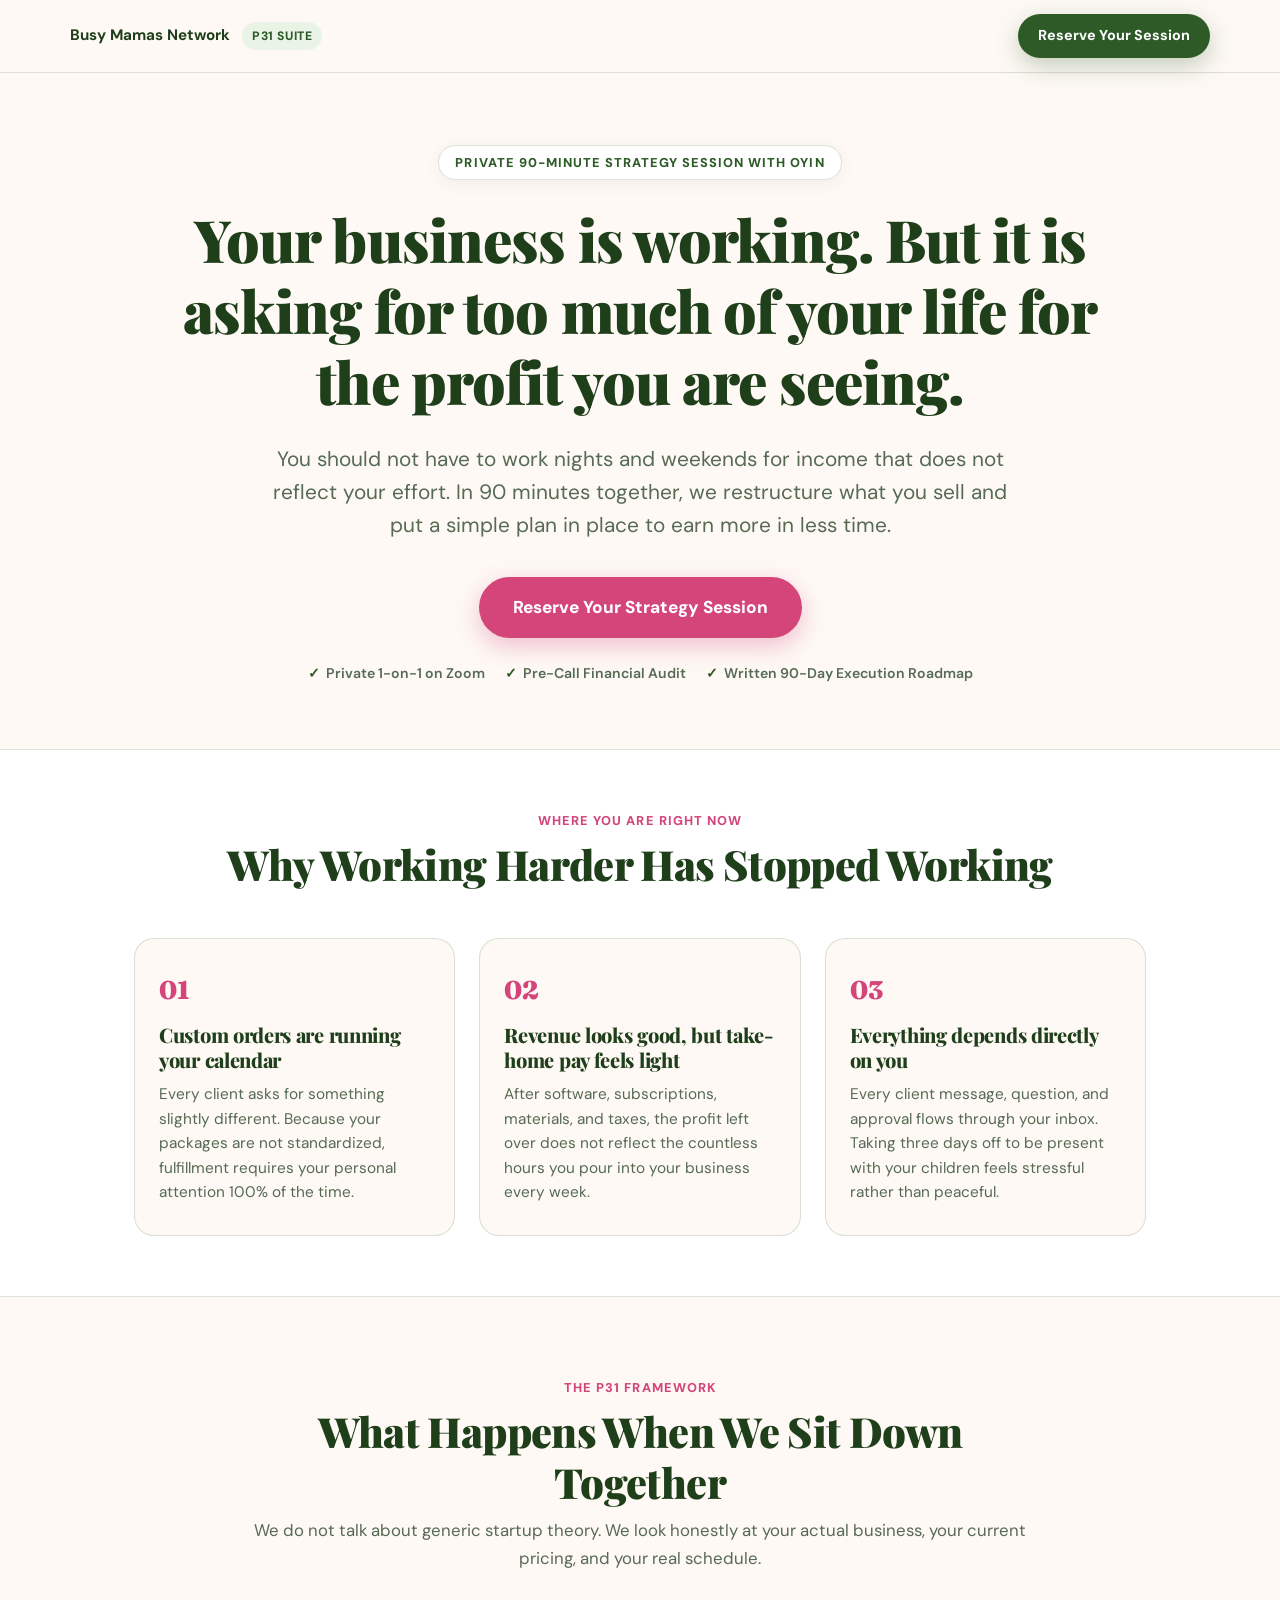
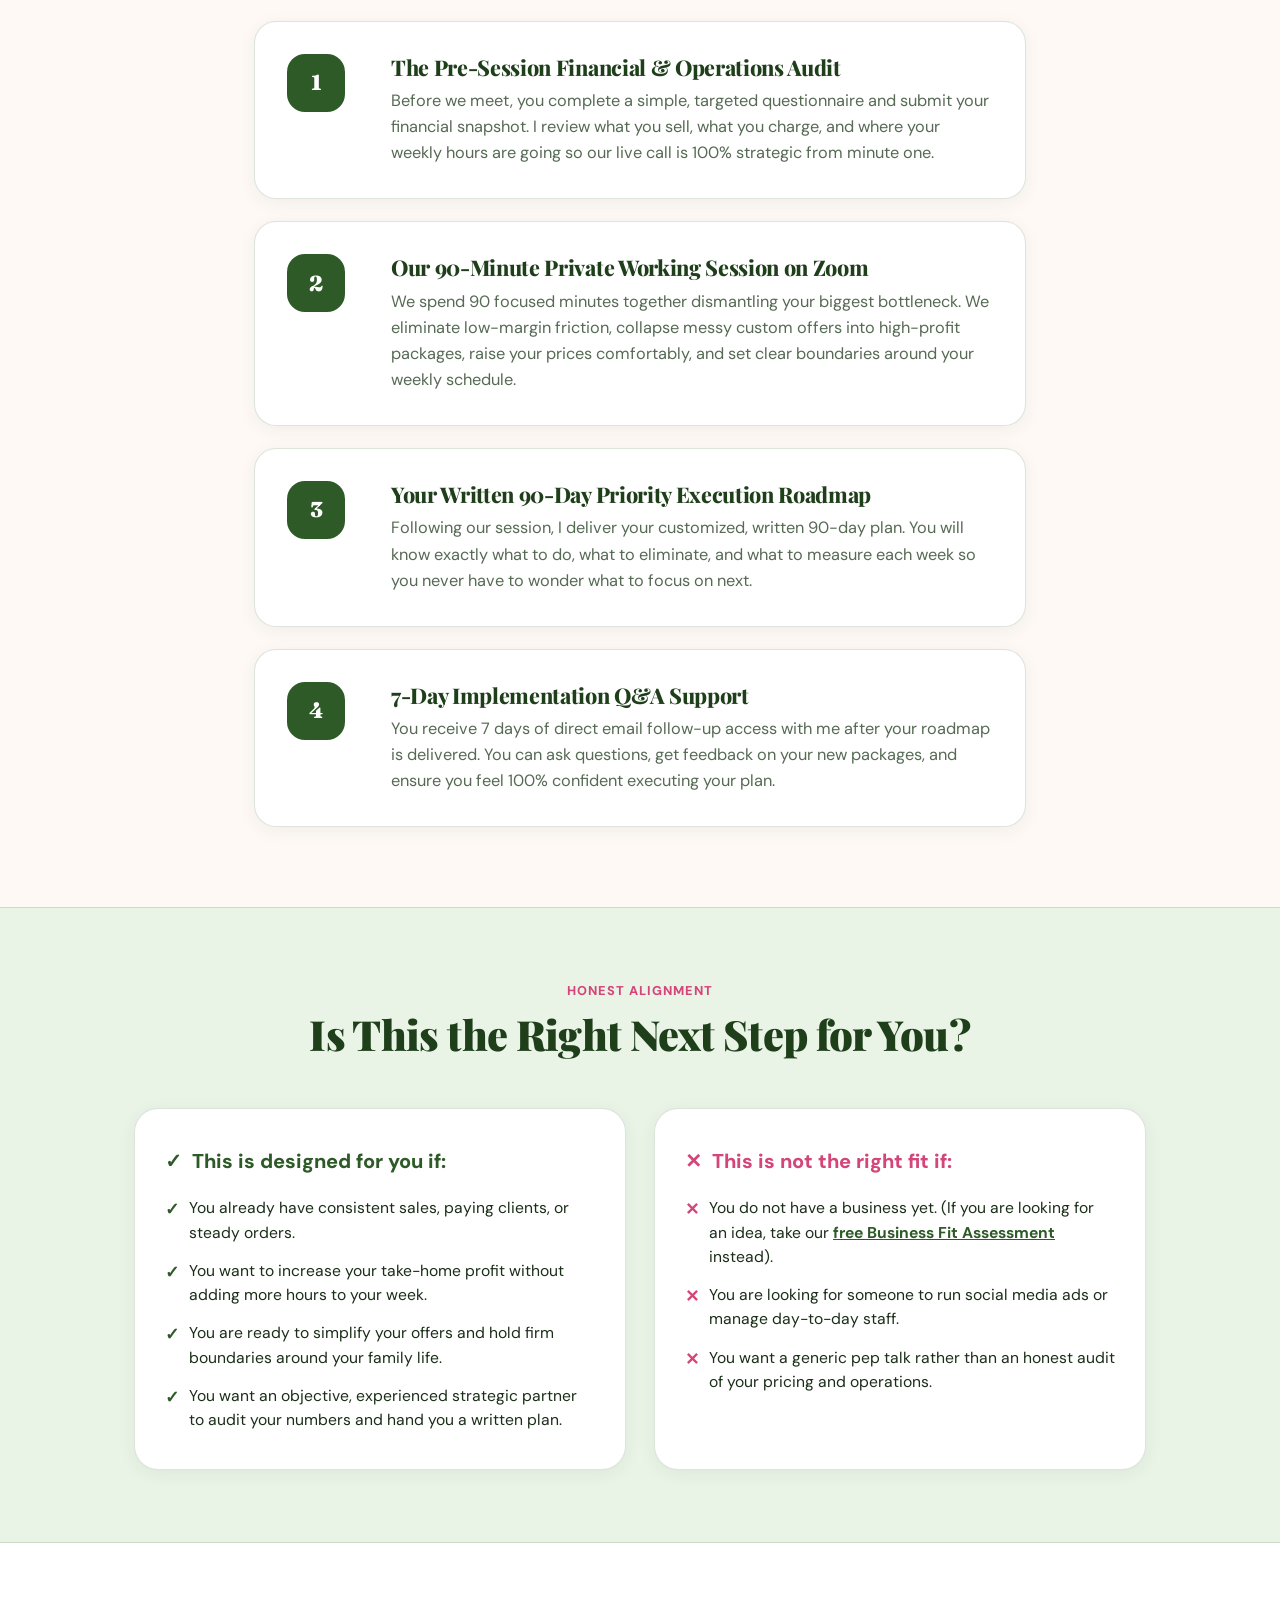
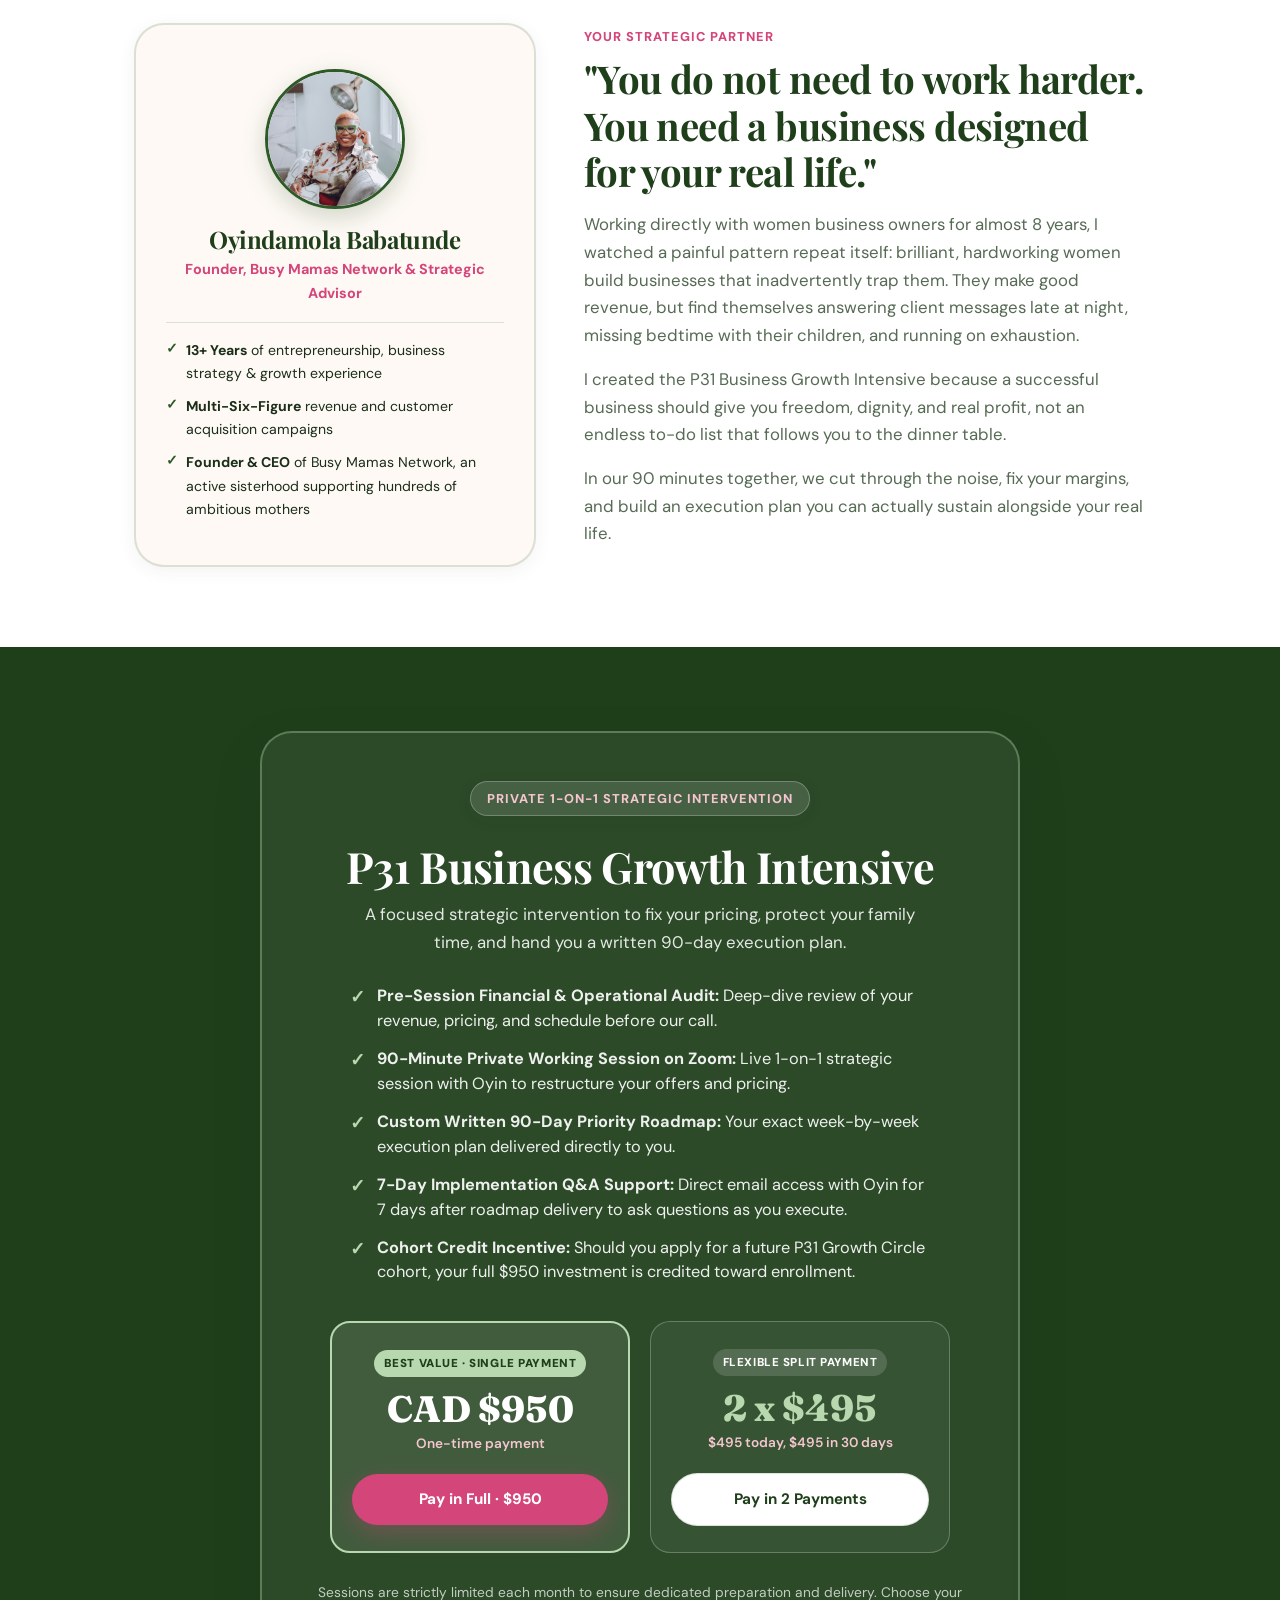
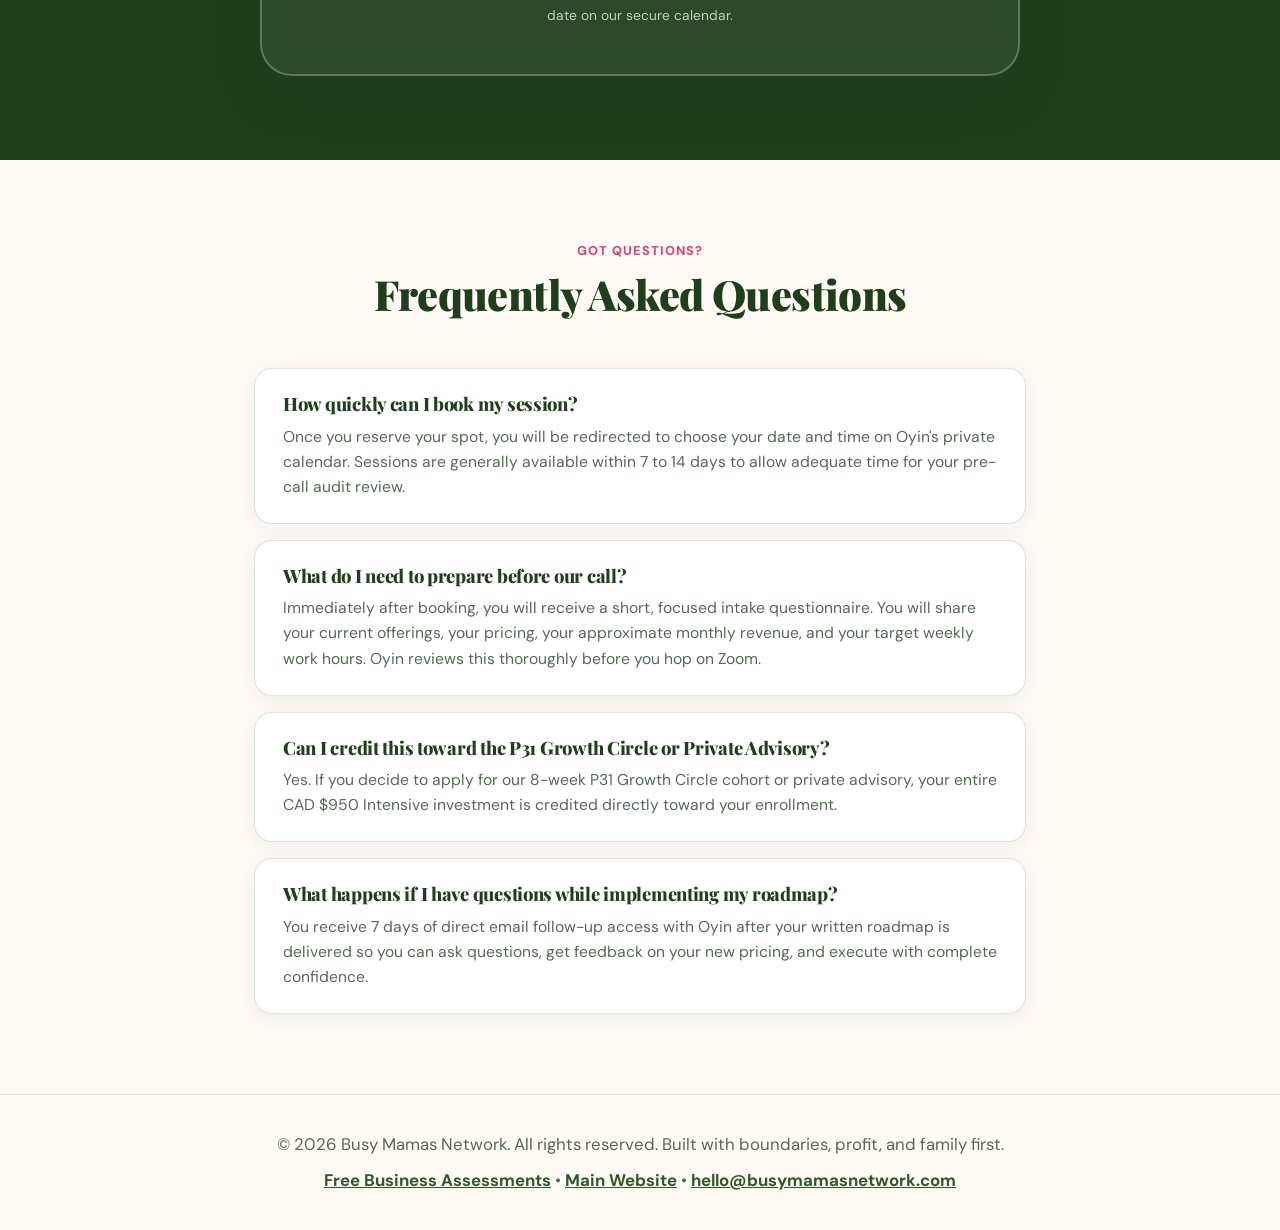
==== intensive.html @ e6a5e36a "Update founder credentials to 13+ years and 8 years working with women business owners" ====
<!DOCTYPE html>
<html lang="en">
<head>
  <meta charset="UTF-8" />
  <meta name="viewport" content="width=device-width, initial-scale=1.0" />
  <title>P31 Business Growth Intensive | Strategy Session with Oyin Babatunde</title>
  <meta name="description" content="A private 90-minute strategy session with Oyin Babatunde to restructure what you sell, raise your profit margins, and map out your next 90 days." />
  <link rel="preconnect" href="https://fonts.googleapis.com" />
  <link rel="preconnect" href="https://fonts.gstatic.com" crossorigin />
  <link href="https://fonts.googleapis.com/css2?family=Playfair+Display:ital,wght@0,700;0,900;1,700&family=DM+Sans:wght@400;500;600;700&family=Fraunces:ital,wght@0,800;1,600&display=swap" rel="stylesheet" />
  <style>
    :root {
      --forest: #2D5A27;
      --forest-dark: #1F3F1B;
      --forest-light: #3D7A35;
      --sage: #7AAF6E;
      --mint: #B8D8B0;
      --mint-soft: #E9F4E7;
      --blush: #F5C6D0;
      --pink: #E8799A;
      --hot-pink: #D4457A;
      --cream: #FEF9F5;
      --white: #FFFFFF;
      --dark: #1a2e18;
      --ink-muted: #566a54;
      --border: rgba(45, 90, 39, 0.16);
      --shadow-sm: 0 4px 18px rgba(26, 46, 24, 0.06);
      --shadow-md: 0 12px 36px rgba(26, 46, 24, 0.1);
      --shadow-lg: 0 20px 48px rgba(26, 46, 24, 0.15);
    }

    * {
      box-sizing: border-box;
      margin: 0;
      padding: 0;
    }

    html {
      scroll-behavior: smooth;
    }

    body {
      font-family: 'DM Sans', -apple-system, BlinkMacSystemFont, sans-serif;
      background: var(--cream);
      color: var(--dark);
      line-height: 1.65;
      overflow-x: hidden;
    }

    /* TYPOGRAPHY */
    h1, h2, h3, h4 {
      font-family: 'Playfair Display', Georgia, serif;
      line-height: 1.22;
      color: var(--forest-dark);
      letter-spacing: -0.015em;
    }

    em {
      font-family: 'Fraunces', serif;
      font-style: italic;
      color: var(--hot-pink);
    }

    p {
      color: var(--ink-muted);
      font-size: 1.05rem;
    }

    /* TOP BAR */
    .topbar {
      position: sticky;
      top: 0;
      z-index: 50;
      background: rgba(254, 249, 245, 0.94);
      backdrop-filter: blur(12px);
      border-bottom: 1px solid var(--border);
      padding: 14px 24px;
    }

    .topbar-inner {
      max-width: 1140px;
      margin: 0 auto;
      display: flex;
      align-items: center;
      justify-content: space-between;
      gap: 16px;
    }

    .brand-logo {
      display: flex;
      align-items: center;
      gap: 12px;
      text-decoration: none;
      color: var(--forest-dark);
      font-weight: 700;
      font-size: 0.95rem;
    }

    .brand-logo img {
      height: 38px;
      width: auto;
    }

    .brand-tag {
      background: var(--mint-soft);
      color: var(--forest);
      font-size: 0.76rem;
      font-weight: 800;
      padding: 4px 10px;
      border-radius: 100px;
      letter-spacing: 0.05em;
      text-transform: uppercase;
    }

    /* BUTTONS */
    .btn-primary {
      display: inline-flex;
      align-items: center;
      justify-content: center;
      gap: 8px;
      background: var(--forest);
      color: #fff;
      padding: 14px 28px;
      border-radius: 100px;
      font-weight: 700;
      font-size: 1rem;
      text-decoration: none;
      border: none;
      cursor: pointer;
      box-shadow: 0 8px 24px rgba(45, 90, 39, 0.28);
      transition: all 0.2s ease;
    }

    .btn-primary:hover {
      background: var(--forest-dark);
      transform: translateY(-2px);
      box-shadow: 0 12px 28px rgba(45, 90, 39, 0.36);
    }

    .btn-secondary {
      display: inline-flex;
      align-items: center;
      justify-content: center;
      background: #fff;
      color: var(--forest);
      border: 1.5px solid var(--border);
      padding: 12px 24px;
      border-radius: 100px;
      font-weight: 700;
      font-size: 0.95rem;
      text-decoration: none;
      transition: all 0.2s ease;
    }

    .btn-secondary:hover {
      background: var(--mint-soft);
      border-color: var(--forest);
    }

    .btn-pink {
      display: inline-flex;
      align-items: center;
      justify-content: center;
      background: var(--hot-pink);
      color: #fff;
      padding: 16px 34px;
      border-radius: 100px;
      font-weight: 800;
      font-size: 1.08rem;
      text-decoration: none;
      border: none;
      cursor: pointer;
      box-shadow: 0 8px 24px rgba(212, 69, 122, 0.32);
      transition: all 0.2s ease;
    }

    .btn-pink:hover {
      background: #bf3469;
      transform: translateY(-2px);
      box-shadow: 0 12px 28px rgba(212, 69, 122, 0.42);
    }

    /* CONTAINER */
    .container {
      max-width: 1060px;
      margin: 0 auto;
      padding: 0 24px;
    }

    .container-narrow {
      max-width: 820px;
      margin: 0 auto;
      padding: 0 24px;
    }

    /* HERO SECTION */
    .hero {
      padding: 72px 0 64px;
      text-align: center;
    }

    .eyebrow-badge {
      display: inline-flex;
      align-items: center;
      gap: 8px;
      background: var(--white);
      border: 1.5px solid var(--border);
      color: var(--forest);
      font-size: 0.8rem;
      font-weight: 800;
      text-transform: uppercase;
      letter-spacing: 0.08em;
      padding: 6px 16px;
      border-radius: 100px;
      margin-bottom: 24px;
      box-shadow: var(--shadow-sm);
    }

    .hero h1 {
      font-size: clamp(2.3rem, 4.6vw, 3.65rem);
      font-weight: 900;
      margin-bottom: 24px;
      max-width: 940px;
      margin-left: auto;
      margin-right: auto;
    }

    .hero-sub {
      font-size: clamp(1.12rem, 2.1vw, 1.3rem);
      color: var(--ink-muted);
      max-width: 760px;
      margin: 0 auto 36px;
      line-height: 1.6;
    }

    .hero-cta-box {
      display: flex;
      flex-direction: column;
      align-items: center;
      gap: 14px;
    }

    .hero-micro-trust {
      display: flex;
      flex-wrap: wrap;
      justify-content: center;
      gap: 20px;
      font-size: 0.88rem;
      font-weight: 600;
      color: var(--ink-muted);
      margin-top: 10px;
    }

    .hero-micro-trust span {
      display: inline-flex;
      align-items: center;
      gap: 6px;
    }

    .hero-micro-trust span::before {
      content: "✓";
      color: var(--forest);
      font-weight: 900;
    }

    /* REALITY CHECK SECTION */
    .section-reality {
      padding: 60px 0;
      background: #fff;
      border-top: 1px solid var(--border);
      border-bottom: 1px solid var(--border);
    }

    .section-header {
      text-align: center;
      margin-bottom: 48px;
    }

    .section-kicker {
      font-size: 0.8rem;
      font-weight: 800;
      text-transform: uppercase;
      letter-spacing: 0.08em;
      color: var(--hot-pink);
      margin-bottom: 8px;
    }

    .section-header h2 {
      font-size: clamp(1.9rem, 3.4vw, 2.6rem);
      font-weight: 900;
    }

    .reality-grid {
      display: grid;
      grid-template-columns: repeat(3, 1fr);
      gap: 24px;
    }

    @media (max-width: 820px) {
      .reality-grid {
        grid-template-columns: 1fr;
      }
    }

    .reality-card {
      background: var(--cream);
      border: 1px solid var(--border);
      border-radius: 20px;
      padding: 30px 24px;
      transition: transform 0.2s ease;
    }

    .reality-card:hover {
      transform: translateY(-3px);
    }

    .reality-num {
      font-family: 'Fraunces', serif;
      font-size: 1.6rem;
      font-weight: 800;
      color: var(--hot-pink);
      margin-bottom: 12px;
    }

    .reality-card h3 {
      font-size: 1.25rem;
      font-weight: 800;
      margin-bottom: 10px;
      color: var(--forest-dark);
    }

    .reality-card p {
      font-size: 0.96rem;
      line-height: 1.6;
    }

    /* THE 4-STEP SEQUENCE */
    .section-sequence {
      padding: 80px 0;
    }

    .sequence-list {
      display: flex;
      flex-direction: column;
      gap: 22px;
      margin-top: 40px;
    }

    .sequence-step {
      background: var(--white);
      border: 1.5px solid var(--border);
      border-radius: 22px;
      padding: 32px 32px;
      display: grid;
      grid-template-columns: 80px 1fr;
      gap: 24px;
      align-items: start;
      box-shadow: var(--shadow-sm);
    }

    @media (max-width: 640px) {
      .sequence-step {
        grid-template-columns: 1fr;
        gap: 12px;
        padding: 24px 20px;
      }
    }

    .step-badge {
      background: var(--forest);
      color: #fff;
      font-family: 'Fraunces', serif;
      font-size: 1.35rem;
      font-weight: 800;
      width: 58px;
      height: 58px;
      border-radius: 18px;
      display: flex;
      align-items: center;
      justify-content: center;
    }

    .step-content h3 {
      font-size: 1.35rem;
      font-weight: 800;
      margin-bottom: 8px;
      color: var(--forest-dark);
    }

    .step-content p {
      font-size: 1.02rem;
      line-height: 1.6;
    }

    /* CRITERIA SECTION (WHO THIS IS FOR) */
    .section-criteria {
      padding: 72px 0;
      background: var(--mint-soft);
      border-top: 1px solid var(--border);
      border-bottom: 1px solid var(--border);
    }

    .criteria-grid {
      display: grid;
      grid-template-columns: 1fr 1fr;
      gap: 28px;
      margin-top: 36px;
    }

    @media (max-width: 768px) {
      .criteria-grid {
        grid-template-columns: 1fr;
      }
    }

    .criteria-card {
      background: #fff;
      border-radius: 24px;
      padding: 36px 30px;
      box-shadow: var(--shadow-sm);
      border: 1px solid var(--border);
    }

    .criteria-title-yes {
      font-size: 1.25rem;
      font-weight: 800;
      color: var(--forest);
      margin-bottom: 18px;
      display: flex;
      align-items: center;
      gap: 10px;
    }

    .criteria-title-no {
      font-size: 1.25rem;
      font-weight: 800;
      color: var(--hot-pink);
      margin-bottom: 18px;
      display: flex;
      align-items: center;
      gap: 10px;
    }

    .criteria-list {
      list-style: none;
      display: flex;
      flex-direction: column;
      gap: 14px;
    }

    .criteria-list li {
      display: flex;
      align-items: flex-start;
      gap: 10px;
      font-size: 0.98rem;
      color: var(--dark);
      line-height: 1.55;
    }

    .criteria-list li span.icon {
      font-weight: 900;
      font-size: 1.05rem;
    }

    /* MEET OYIN */
    .section-founder {
      padding: 80px 0;
      background: #fff;
    }

    .founder-grid {
      display: grid;
      grid-template-columns: 1fr 1.4fr;
      gap: 48px;
      align-items: center;
    }

    @media (max-width: 820px) {
      .founder-grid {
        grid-template-columns: 1fr;
        gap: 32px;
        text-align: center;
      }
    }

    .founder-badge-box {
      background: var(--cream);
      border: 2px solid var(--border);
      border-radius: 30px;
      padding: 44px 30px;
      text-align: center;
      box-shadow: var(--shadow-sm);
    }

    .founder-avatar-icon {
      width: 90px;
      height: 90px;
      border-radius: 50%;
      background: var(--forest);
      color: #fff;
      font-family: 'Playfair Display', serif;
      font-size: 2.2rem;
      font-weight: 900;
      display: flex;
      align-items: center;
      justify-content: center;
      margin: 0 auto 18px;
      box-shadow: 0 8px 24px rgba(45, 90, 39, 0.25);
    }

    .founder-text h2 {
      font-size: clamp(1.8rem, 3.2vw, 2.4rem);
      margin-bottom: 16px;
    }

    .founder-text p {
      margin-bottom: 16px;
      font-size: 1.05rem;
      line-height: 1.65;
    }

    /* INVESTMENT CHECKOUT CARD */
    .section-checkout {
      padding: 84px 0;
      background: var(--forest-dark);
      color: #fff;
      position: relative;
    }

    .checkout-wrap {
      max-width: 760px;
      margin: 0 auto;
      background: rgba(255, 255, 255, 0.06);
      backdrop-filter: blur(14px);
      border: 2px solid rgba(184, 216, 176, 0.35);
      border-radius: 32px;
      padding: 48px 40px;
      box-shadow: var(--shadow-lg);
      text-align: center;
    }

    @media (max-width: 640px) {
      .checkout-wrap {
        padding: 36px 22px;
      }
      .pricing-split-grid {
        grid-template-columns: 1fr !important;
        gap: 16px !important;
      }
    }

    .checkout-wrap h2 {
      color: #fff;
      font-size: clamp(2rem, 3.6vw, 2.7rem);
      margin-bottom: 8px;
    }

    .checkout-price {
      font-family: 'Fraunces', serif;
      font-size: clamp(2.4rem, 4.4vw, 3.3rem);
      font-weight: 800;
      color: var(--mint);
      margin-bottom: 6px;
    }

    .checkout-price-sub {
      color: var(--blush);
      font-size: 0.95rem;
      font-weight: 700;
      text-transform: uppercase;
      letter-spacing: 0.08em;
      margin-bottom: 28px;
    }

    .checkout-deliverables {
      list-style: none;
      text-align: left;
      max-width: 580px;
      margin: 0 auto 36px;
      display: flex;
      flex-direction: column;
      gap: 14px;
    }

    .checkout-deliverables li {
      display: flex;
      align-items: flex-start;
      gap: 12px;
      font-size: 1.02rem;
      color: rgba(255, 255, 255, 0.92);
      line-height: 1.5;
    }

    .checkout-deliverables li span.chk {
      color: var(--mint);
      font-weight: 900;
      font-size: 1.15rem;
    }

    .checkout-notes {
      font-size: 0.86rem;
      color: rgba(255, 255, 255, 0.72);
      margin-top: 18px;
    }

    /* FAQ SECTION */
    .section-faq {
      padding: 80px 0;
    }

    .faq-list {
      display: flex;
      flex-direction: column;
      gap: 16px;
      margin-top: 40px;
    }

    .faq-card {
      background: #fff;
      border: 1px solid var(--border);
      border-radius: 18px;
      padding: 24px 28px;
      box-shadow: var(--shadow-sm);
    }

    .faq-card h3 {
      font-size: 1.15rem;
      font-weight: 800;
      margin-bottom: 8px;
      color: var(--forest-dark);
    }

    .faq-card p {
      font-size: 0.98rem;
      line-height: 1.6;
      color: var(--ink-muted);
    }

    /* FOOTER */
    footer {
      background: var(--cream);
      border-top: 1px solid var(--border);
      padding: 36px 24px;
      text-align: center;
      font-size: 0.88rem;
      color: var(--ink-muted);
    }

    footer a {
      color: var(--forest);
      font-weight: 700;
      text-decoration: underline;
    }
  </style>
</head>
<body>

  <!-- TOP BAR -->
  <header class="topbar">
    <div class="topbar-inner">
      <a href="https://tools.busymamasnetwork.com" class="brand-logo">
        <img src="https://www.busymamasnetwork.com/logo_new.png" alt="Busy Mamas Network" onerror="this.style.display='none';" />
        <span>Busy Mamas Network</span>
        <span class="brand-tag">P31 Suite</span>
      </a>
      <a href="#booking" class="btn-primary" style="padding: 10px 20px; font-size: 0.9rem;">
        Reserve Your Session
      </a>
    </div>
  </header>

  <main>
    <!-- HERO SECTION -->
    <section class="hero">
      <div class="container">
        <div class="eyebrow-badge">
          Private 90-Minute Strategy Session with Oyin
        </div>
        <h1>
          Your business is working. But it is asking for too much of your life for the profit you are seeing.
        </h1>
        <p class="hero-sub">
          You should not have to work nights and weekends for income that does not reflect your effort. In 90 minutes together, we restructure what you sell and put a simple plan in place to earn more in less time.
        </p>

        <div class="hero-cta-box">
          <a href="#booking" class="btn-pink">
            Reserve Your Strategy Session
          </a>
          <div class="hero-micro-trust">
            <span>Private 1-on-1 on Zoom</span>
            <span>Pre-Call Financial Audit</span>
            <span>Written 90-Day Execution Roadmap</span>
          </div>
        </div>
      </div>
    </section>

    <!-- REALITY SECTION (THE 3 INVISIBLE CEILINGS) -->
    <section class="section-reality">
      <div class="container">
        <div class="section-header">
          <div class="section-kicker">Where You Are Right Now</div>
          <h2>Why Working Harder Has Stopped Working</h2>
        </div>

        <div class="reality-grid">
          <div class="reality-card">
            <div class="reality-num">01</div>
            <h3>Custom orders are running your calendar</h3>
            <p>
              Every client asks for something slightly different. Because your packages are not standardized, fulfillment requires your personal attention 100% of the time.
            </p>
          </div>

          <div class="reality-card">
            <div class="reality-num">02</div>
            <h3>Revenue looks good, but take-home pay feels light</h3>
            <p>
              After software, subscriptions, materials, and taxes, the profit left over does not reflect the countless hours you pour into your business every week.
            </p>
          </div>

          <div class="reality-card">
            <div class="reality-num">03</div>
            <h3>Everything depends directly on you</h3>
            <p>
              Every client message, question, and approval flows through your inbox. Taking three days off to be present with your children feels stressful rather than peaceful.
            </p>
          </div>
        </div>
      </div>
    </section>

    <!-- THE 4-STEP INTENSIVE SEQUENCE -->
    <section class="section-sequence">
      <div class="container-narrow">
        <div class="section-header">
          <div class="section-kicker">The P31 Framework</div>
          <h2>What Happens When We Sit Down Together</h2>
          <p style="margin-top: 10px;">
            We do not talk about generic startup theory. We look honestly at your actual business, your current pricing, and your real schedule.
          </p>
        </div>

        <div class="sequence-list">
          <div class="sequence-step">
            <div class="step-badge">1</div>
            <div class="step-content">
              <h3>The Pre-Session Financial & Operations Audit</h3>
              <p>
                Before we meet, you complete a simple, targeted questionnaire and submit your financial snapshot. I review what you sell, what you charge, and where your weekly hours are going so our live call is 100% strategic from minute one.
              </p>
            </div>
          </div>

          <div class="sequence-step">
            <div class="step-badge">2</div>
            <div class="step-content">
              <h3>Our 90-Minute Private Working Session on Zoom</h3>
              <p>
                We spend 90 focused minutes together dismantling your biggest bottleneck. We eliminate low-margin friction, collapse messy custom offers into high-profit packages, raise your prices comfortably, and set clear boundaries around your weekly schedule.
              </p>
            </div>
          </div>

          <div class="sequence-step">
            <div class="step-badge">3</div>
            <div class="step-content">
              <h3>Your Written 90-Day Priority Execution Roadmap</h3>
              <p>
                Following our session, I deliver your customized, written 90-day plan. You will know exactly what to do, what to eliminate, and what to measure each week so you never have to wonder what to focus on next.
              </p>
            </div>
          </div>

          <div class="sequence-step">
            <div class="step-badge">4</div>
            <div class="step-content">
              <h3>7-Day Implementation Q&A Support</h3>
              <p>
                You receive 7 days of direct email follow-up access with me after your roadmap is delivered. You can ask questions, get feedback on your new packages, and ensure you feel 100% confident executing your plan.
              </p>
            </div>
          </div>
        </div>
      </div>
    </section>

    <!-- CRITERIA SECTION (WHO THIS IS FOR) -->
    <section class="section-criteria">
      <div class="container">
        <div class="section-header">
          <div class="section-kicker">Honest Alignment</div>
          <h2>Is This the Right Next Step for You?</h2>
        </div>

        <div class="criteria-grid">
          <div class="criteria-card">
            <div class="criteria-title-yes">
              <span>✓</span> This is designed for you if:
            </div>
            <ul class="criteria-list">
              <li>
                <span class="icon" style="color: var(--forest);">✓</span>
                <span>You already have consistent sales, paying clients, or steady orders.</span>
              </li>
              <li>
                <span class="icon" style="color: var(--forest);">✓</span>
                <span>You want to increase your take-home profit without adding more hours to your week.</span>
              </li>
              <li>
                <span class="icon" style="color: var(--forest);">✓</span>
                <span>You are ready to simplify your offers and hold firm boundaries around your family life.</span>
              </li>
              <li>
                <span class="icon" style="color: var(--forest);">✓</span>
                <span>You want an objective, experienced strategic partner to audit your numbers and hand you a written plan.</span>
              </li>
            </ul>
          </div>

          <div class="criteria-card">
            <div class="criteria-title-no">
              <span>✕</span> This is not the right fit if:
            </div>
            <ul class="criteria-list">
              <li>
                <span class="icon" style="color: var(--hot-pink);">✕</span>
                <span>You do not have a business yet. (If you are looking for an idea, take our <a href="https://tools.busymamasnetwork.com" style="color: var(--forest); font-weight: 700;">free Business Fit Assessment</a> instead).</span>
              </li>
              <li>
                <span class="icon" style="color: var(--hot-pink);">✕</span>
                <span>You are looking for someone to run social media ads or manage day-to-day staff.</span>
              </li>
              <li>
                <span class="icon" style="color: var(--hot-pink);">✕</span>
                <span>You want a generic pep talk rather than an honest audit of your pricing and operations.</span>
              </li>
            </ul>
          </div>
        </div>
      </div>
    </section>

    <!-- MEET OYIN -->
    <section class="section-founder">
      <div class="container">
        <div class="founder-grid">
          <div class="founder-badge-box">
            <img
              src="oyin.jpg"
              alt="Oyindamola Babatunde"
              style="width: 140px; height: 140px; border-radius: 50%; object-fit: cover; object-position: center 15%; border: 3px solid var(--forest); box-shadow: 0 8px 24px rgba(45,90,39,0.22); margin: 0 auto 16px; display: block;"
            />
            <h3 style="font-size: 1.5rem; margin-bottom: 4px;">Oyindamola Babatunde</h3>
            <p style="font-size: 0.9rem; font-weight: 700; color: var(--hot-pink); margin-bottom: 16px;">
              Founder, Busy Mamas Network & Strategic Advisor
            </p>

            <div style="display: flex; flex-direction: column; gap: 10px; text-align: left; font-size: 0.88rem; color: var(--dark); border-top: 1px solid var(--border); padding-top: 16px;">
              <div style="display: flex; align-items: flex-start; gap: 8px;">
                <span style="color: var(--forest); font-weight: 900; line-height: 1.3;">✓</span>
                <span><strong>13+ Years</strong> of entrepreneurship, business strategy & growth experience</span>
              </div>
              <div style="display: flex; align-items: flex-start; gap: 8px;">
                <span style="color: var(--forest); font-weight: 900; line-height: 1.3;">✓</span>
                <span><strong>Multi-Six-Figure</strong> revenue and customer acquisition campaigns</span>
              </div>
              <div style="display: flex; align-items: flex-start; gap: 8px;">
                <span style="color: var(--forest); font-weight: 900; line-height: 1.3;">✓</span>
                <span><strong>Founder & CEO</strong> of Busy Mamas Network, an active sisterhood supporting hundreds of ambitious mothers</span>
              </div>
            </div>
          </div>

          <div class="founder-text">
            <div class="section-kicker">Your Strategic Partner</div>
            <h2>"You do not need to work harder. You need a business designed for your real life."</h2>
            <p>
              Working directly with women business owners for almost 8 years, I watched a painful pattern repeat itself: brilliant, hardworking women build businesses that inadvertently trap them. They make good revenue, but find themselves answering client messages late at night, missing bedtime with their children, and running on exhaustion.
            </p>
            <p>
              I created the P31 Business Growth Intensive because a successful business should give you freedom, dignity, and real profit, not an endless to-do list that follows you to the dinner table.
            </p>
            <p>
              In our 90 minutes together, we cut through the noise, fix your margins, and build an execution plan you can actually sustain alongside your real life.
            </p>
          </div>
        </div>
      </div>
    </section>

    <!-- INVESTMENT & CHECKOUT SECTION -->
    <section class="section-checkout" id="booking">
      <div class="container">
        <div class="checkout-wrap">
          <div class="eyebrow-badge" style="background: rgba(255,255,255,0.12); color: var(--blush); border-color: rgba(255,255,255,0.25);">
            Private 1-on-1 Strategic Intervention
          </div>
          <h2>P31 Business Growth Intensive</h2>
          <p style="color: rgba(255, 255, 255, 0.88); max-width: 580px; margin: 0 auto 28px; font-size: 1.05rem;">
            A focused strategic intervention to fix your pricing, protect your family time, and hand you a written 90-day execution plan.
          </p>

          <ul class="checkout-deliverables">
            <li>
              <span class="chk">✓</span>
              <span><strong>Pre-Session Financial & Operational Audit:</strong> Deep-dive review of your revenue, pricing, and schedule before our call.</span>
            </li>
            <li>
              <span class="chk">✓</span>
              <span><strong>90-Minute Private Working Session on Zoom:</strong> Live 1-on-1 strategic session with Oyin to restructure your offers and pricing.</span>
            </li>
            <li>
              <span class="chk">✓</span>
              <span><strong>Custom Written 90-Day Priority Roadmap:</strong> Your exact week-by-week execution plan delivered directly to you.</span>
            </li>
            <li>
              <span class="chk">✓</span>
              <span><strong>7-Day Implementation Q&A Support:</strong> Direct email access with Oyin for 7 days after roadmap delivery to ask questions as you execute.</span>
            </li>
            <li>
              <span class="chk">✓</span>
              <span><strong>Cohort Credit Incentive:</strong> Should you apply for a future P31 Growth Circle cohort, your full $950 investment is credited toward enrollment.</span>
            </li>
          </ul>

          <!-- PRICING OPTIONS (PAY IN FULL VS PAY IN 2) -->
          <div class="pricing-split-grid" style="display: grid; grid-template-columns: 1fr 1fr; gap: 20px; max-width: 620px; margin: 0 auto 28px; text-align: center;">
            <!-- OPTION 1: PAY IN FULL -->
            <div style="background: rgba(255, 255, 255, 0.1); border: 2px solid var(--mint); border-radius: 20px; padding: 26px 20px; display: flex; flex-direction: column; justify-content: space-between;">
              <div>
                <span style="background: var(--mint); color: var(--forest-dark); font-size: 0.72rem; font-weight: 900; text-transform: uppercase; padding: 4px 10px; border-radius: 100px; display: inline-block; margin-bottom: 12px; letter-spacing: 0.05em;">Best Value · Single Payment</span>
                <div style="font-family: 'Fraunces', serif; font-size: 2.3rem; font-weight: 800; color: #fff; line-height: 1.1; margin-bottom: 4px;">CAD $950</div>
                <div style="font-size: 0.85rem; color: var(--blush); font-weight: 600; margin-bottom: 18px;">One-time payment</div>
              </div>
              <a
                href="https://calendly.com/nvmbrmedia/strategy-session-with-oyin"
                target="_blank"
                rel="noopener noreferrer"
                class="btn-pink"
                style="padding: 13px 20px; font-size: 0.95rem; width: 100%; justify-content: center;"
              >
                Pay in Full · $950
              </a>
            </div>

            <!-- OPTION 2: PAY IN 2 -->
            <div style="background: rgba(255, 255, 255, 0.05); border: 1.5px solid rgba(255, 255, 255, 0.25); border-radius: 20px; padding: 26px 20px; display: flex; flex-direction: column; justify-content: space-between;">
              <div>
                <span style="background: rgba(255, 255, 255, 0.15); color: #fff; font-size: 0.72rem; font-weight: 800; text-transform: uppercase; padding: 4px 10px; border-radius: 100px; display: inline-block; margin-bottom: 12px; letter-spacing: 0.05em;">Flexible Split Payment</span>
                <div style="font-family: 'Fraunces', serif; font-size: 2.3rem; font-weight: 800; color: var(--mint); line-height: 1.1; margin-bottom: 4px;">2 x $495</div>
                <div style="font-size: 0.85rem; color: var(--blush); font-weight: 600; margin-bottom: 18px;">$495 today, $495 in 30 days</div>
              </div>
              <a
                href="https://calendly.com/nvmbrmedia/strategy-session-with-oyin"
                target="_blank"
                rel="noopener noreferrer"
                class="btn-secondary"
                style="padding: 13px 20px; font-size: 0.95rem; width: 100%; justify-content: center; color: var(--forest-dark); background: #fff;"
              >
                Pay in 2 Payments
              </a>
            </div>
          </div>

          <p class="checkout-notes">
            Sessions are strictly limited each month to ensure dedicated preparation and delivery. Choose your date on our secure calendar.
          </p>
        </div>
      </div>
    </section>

    <!-- FAQ SECTION -->
    <section class="section-faq">
      <div class="container-narrow">
        <div class="section-header">
          <div class="section-kicker">Got Questions?</div>
          <h2>Frequently Asked Questions</h2>
        </div>

        <div class="faq-list">
          <div class="faq-card">
            <h3>How quickly can I book my session?</h3>
            <p>
              Once you reserve your spot, you will be redirected to choose your date and time on Oyin's private calendar. Sessions are generally available within 7 to 14 days to allow adequate time for your pre-call audit review.
            </p>
          </div>

          <div class="faq-card">
            <h3>What do I need to prepare before our call?</h3>
            <p>
              Immediately after booking, you will receive a short, focused intake questionnaire. You will share your current offerings, your pricing, your approximate monthly revenue, and your target weekly work hours. Oyin reviews this thoroughly before you hop on Zoom.
            </p>
          </div>

          <div class="faq-card">
            <h3>Can I credit this toward the P31 Growth Circle or Private Advisory?</h3>
            <p>
              Yes. If you decide to apply for our 8-week P31 Growth Circle cohort or private advisory, your entire CAD $950 Intensive investment is credited directly toward your enrollment.
            </p>
          </div>

          <div class="faq-card">
            <h3>What happens if I have questions while implementing my roadmap?</h3>
            <p>
              You receive 7 days of direct email follow-up access with Oyin after your written roadmap is delivered so you can ask questions, get feedback on your new pricing, and execute with complete confidence.
            </p>
          </div>
        </div>
      </div>
    </section>
  </main>

  <!-- FOOTER -->
  <footer>
    <div class="container">
      <p style="margin-bottom: 8px;">
        &copy; 2026 Busy Mamas Network. All rights reserved. Built with boundaries, profit, and family first.
      </p>
      <p>
        <a href="https://tools.busymamasnetwork.com">Free Business Assessments</a> &bull;
        <a href="https://www.busymamasnetwork.com">Main Website</a> &bull;
        <a href="mailto:hello@busymamasnetwork.com">hello@busymamasnetwork.com</a>
      </p>
    </div>
  </footer>

</body>
</html>
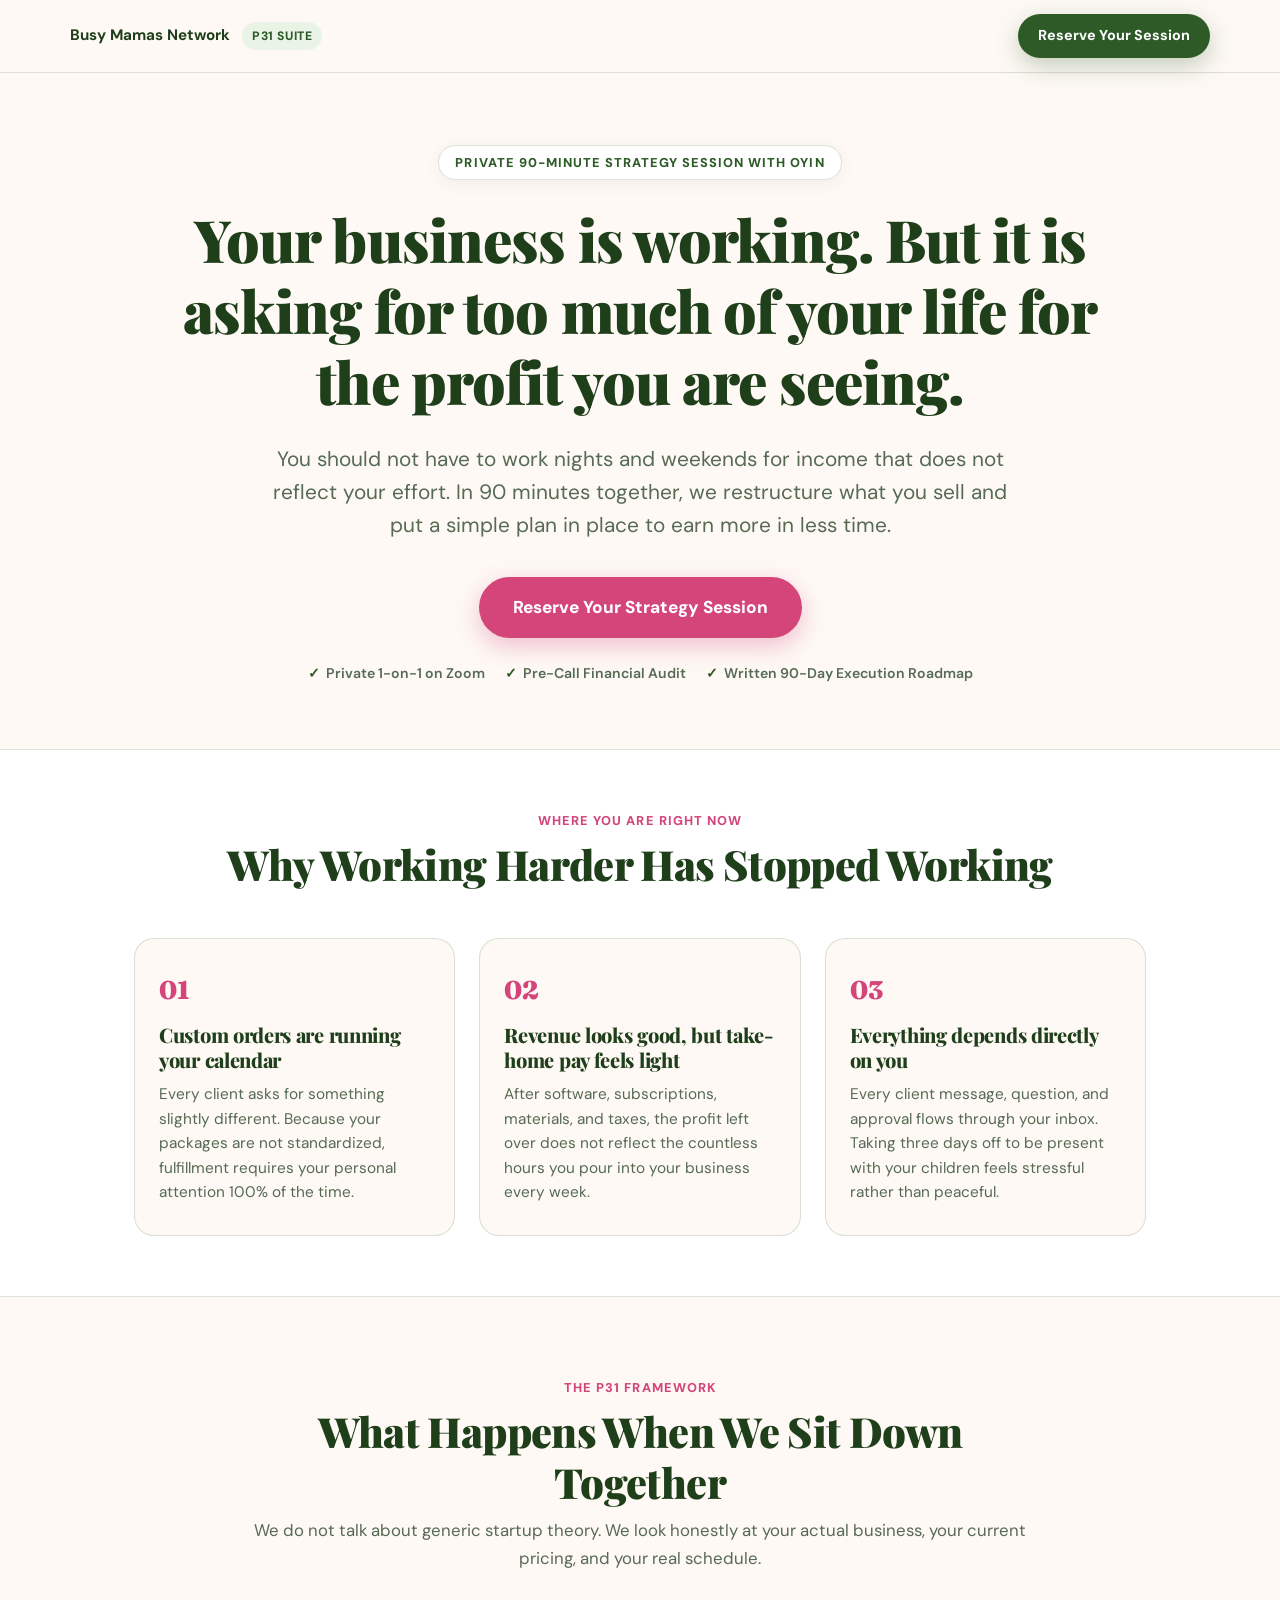
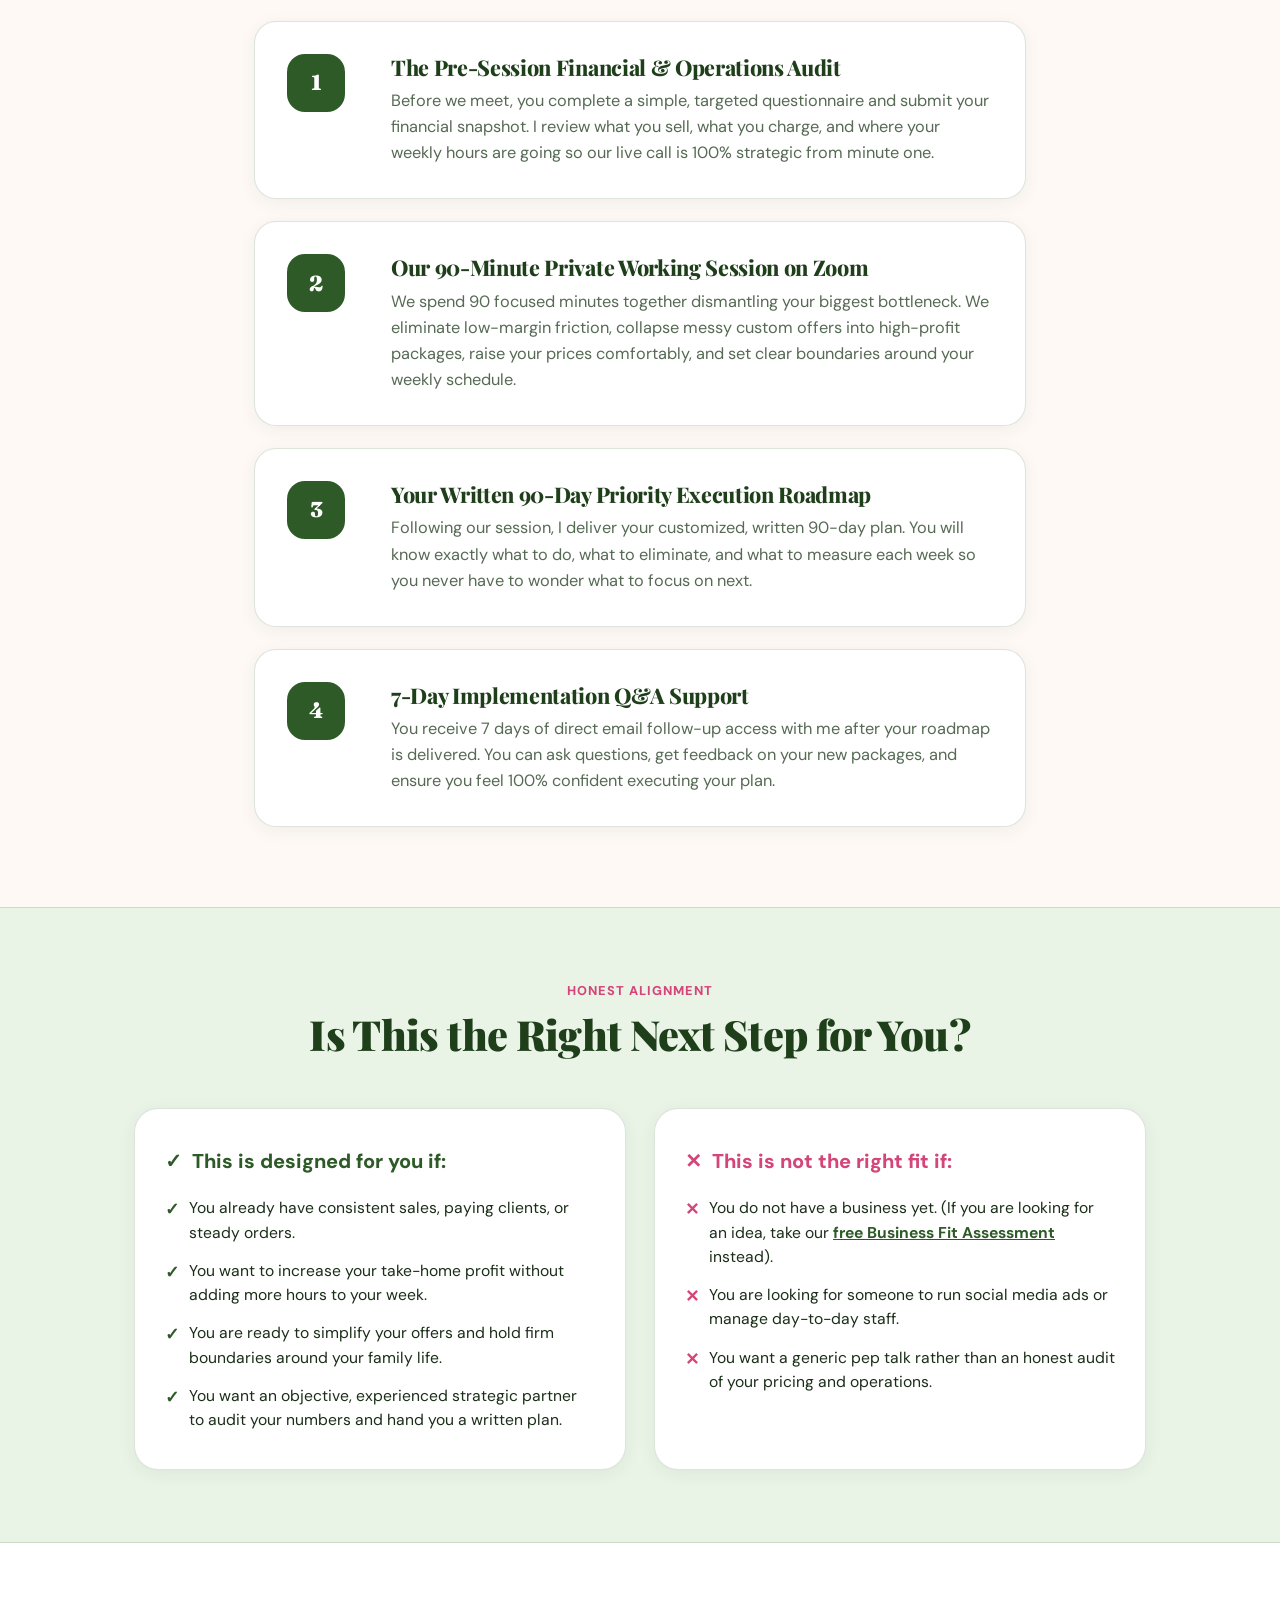
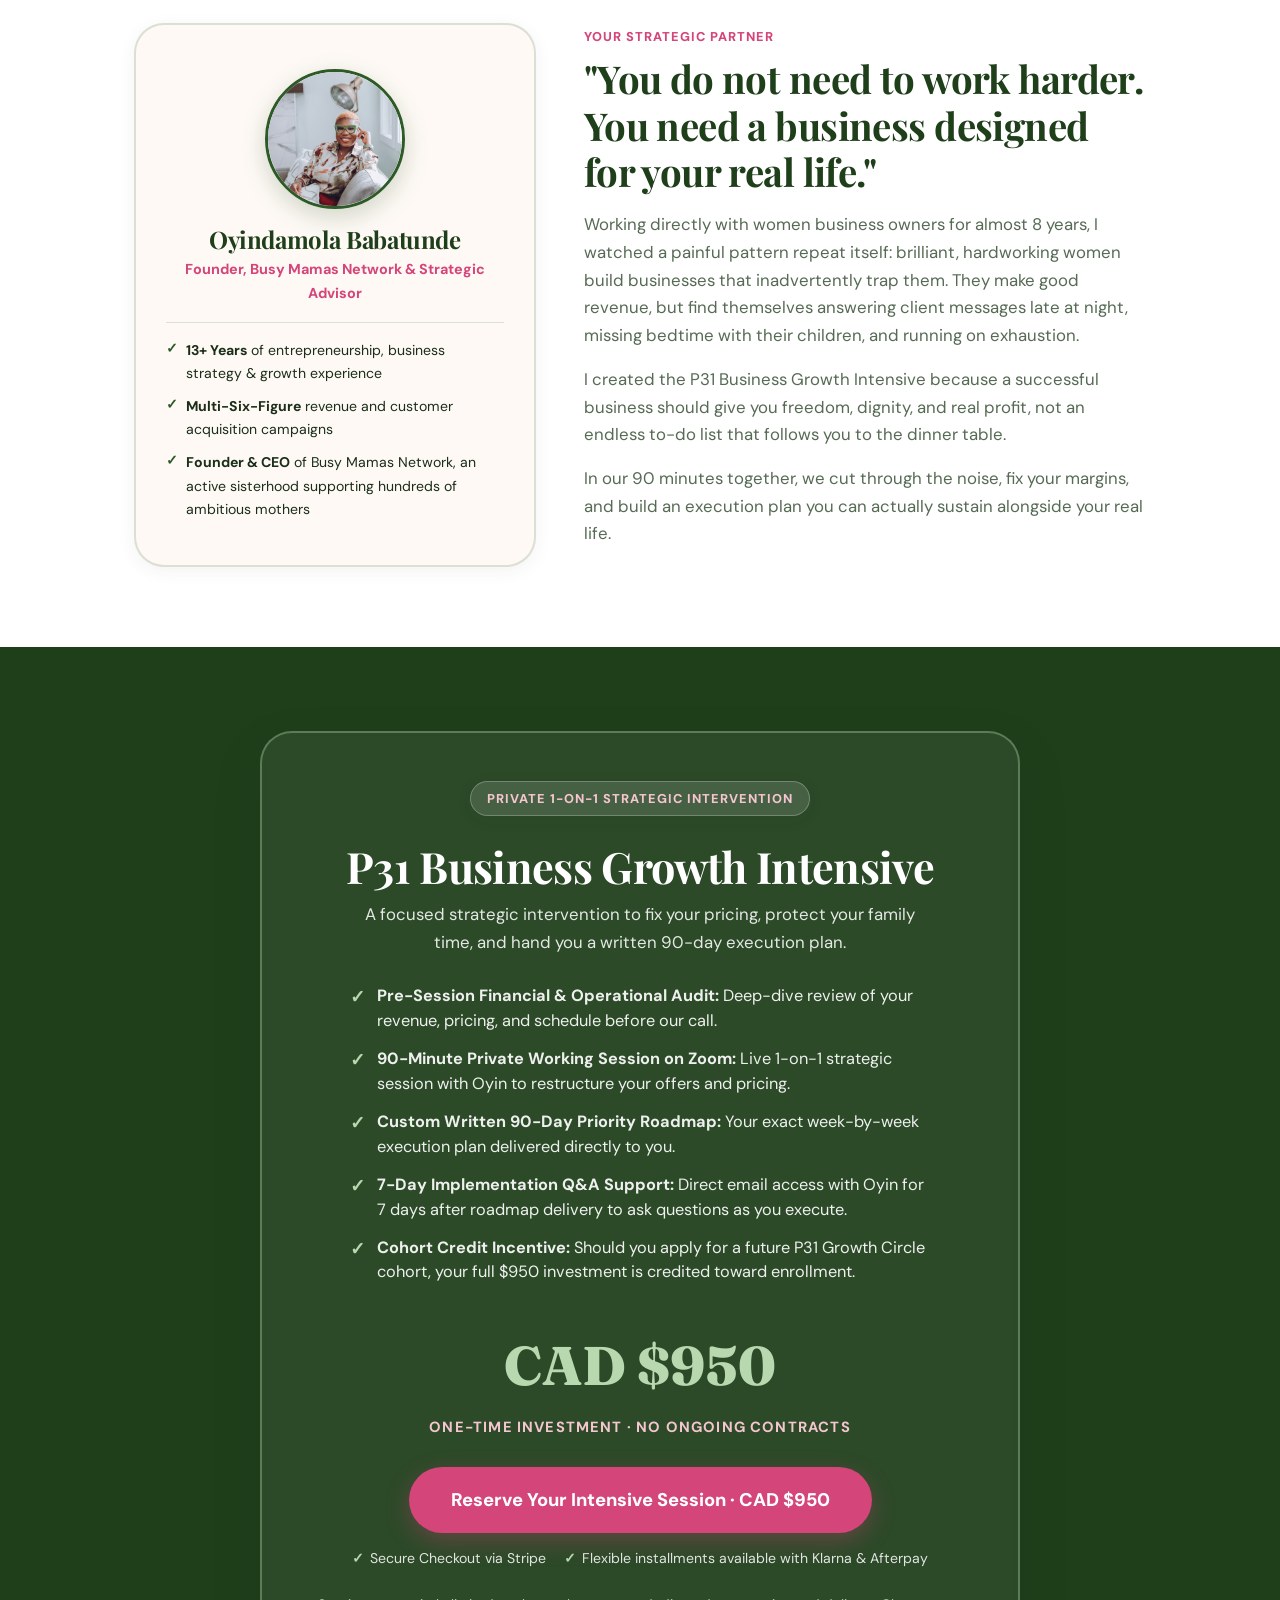
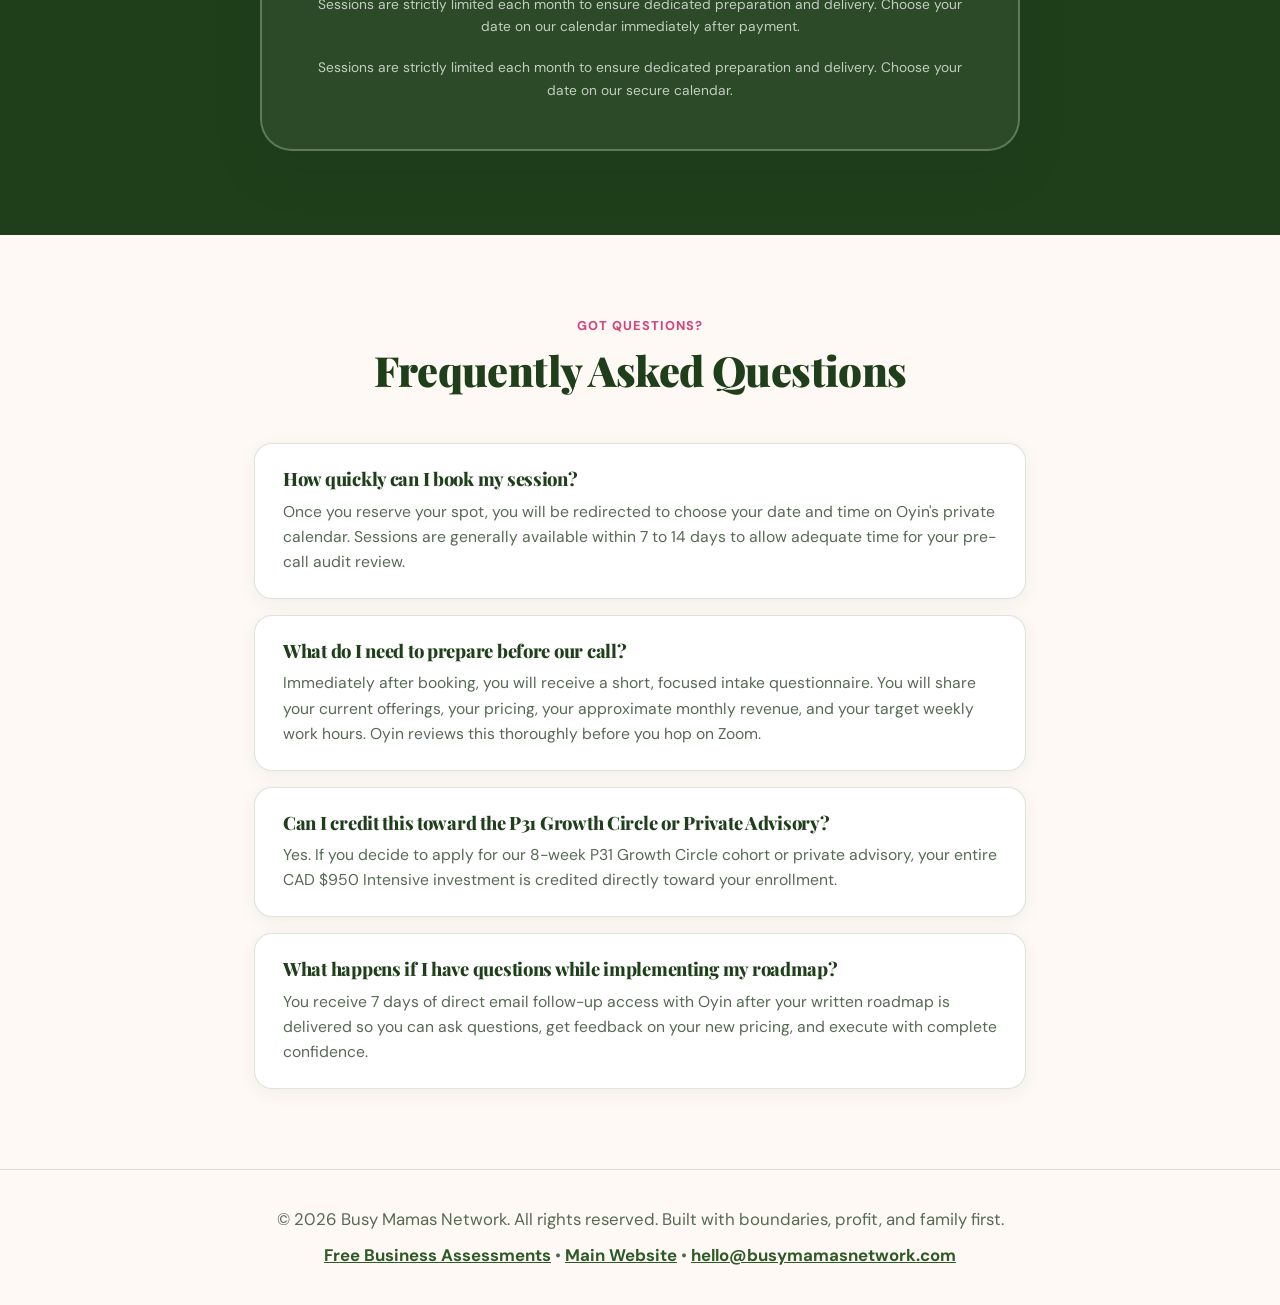
==== commit 17c0deaf: "Streamline checkout to single CAD  with Klarna and Afterpay" ====
--- a/intensive.html
+++ b/intensive.html
@@ -926,44 +926,36 @@
             </li>
           </ul>
 
-          <!-- PRICING OPTIONS (PAY IN FULL VS PAY IN 2) -->
-          <div class="pricing-split-grid" style="display: grid; grid-template-columns: 1fr 1fr; gap: 20px; max-width: 620px; margin: 0 auto 28px; text-align: center;">
-            <!-- OPTION 1: PAY IN FULL -->
-            <div style="background: rgba(255, 255, 255, 0.1); border: 2px solid var(--mint); border-radius: 20px; padding: 26px 20px; display: flex; flex-direction: column; justify-content: space-between;">
-              <div>
-                <span style="background: var(--mint); color: var(--forest-dark); font-size: 0.72rem; font-weight: 900; text-transform: uppercase; padding: 4px 10px; border-radius: 100px; display: inline-block; margin-bottom: 12px; letter-spacing: 0.05em;">Best Value · Single Payment</span>
-                <div style="font-family: 'Fraunces', serif; font-size: 2.3rem; font-weight: 800; color: #fff; line-height: 1.1; margin-bottom: 4px;">CAD $950</div>
-                <div style="font-size: 0.85rem; color: var(--blush); font-weight: 600; margin-bottom: 18px;">One-time payment</div>
-              </div>
-              <a
-                href="https://calendly.com/nvmbrmedia/strategy-session-with-oyin"
-                target="_blank"
-                rel="noopener noreferrer"
-                class="btn-pink"
-                style="padding: 13px 20px; font-size: 0.95rem; width: 100%; justify-content: center;"
-              >
-                Pay in Full · $950
-              </a>
-            </div>
-
-            <!-- OPTION 2: PAY IN 2 -->
-            <div style="background: rgba(255, 255, 255, 0.05); border: 1.5px solid rgba(255, 255, 255, 0.25); border-radius: 20px; padding: 26px 20px; display: flex; flex-direction: column; justify-content: space-between;">
-              <div>
-                <span style="background: rgba(255, 255, 255, 0.15); color: #fff; font-size: 0.72rem; font-weight: 800; text-transform: uppercase; padding: 4px 10px; border-radius: 100px; display: inline-block; margin-bottom: 12px; letter-spacing: 0.05em;">Flexible Split Payment</span>
-                <div style="font-family: 'Fraunces', serif; font-size: 2.3rem; font-weight: 800; color: var(--mint); line-height: 1.1; margin-bottom: 4px;">2 x $495</div>
-                <div style="font-size: 0.85rem; color: var(--blush); font-weight: 600; margin-bottom: 18px;">$495 today, $495 in 30 days</div>
-              </div>
-              <a
-                href="https://calendly.com/nvmbrmedia/strategy-session-with-oyin"
-                target="_blank"
-                rel="noopener noreferrer"
-                class="btn-secondary"
-                style="padding: 13px 20px; font-size: 0.95rem; width: 100%; justify-content: center; color: var(--forest-dark); background: #fff;"
-              >
-                Pay in 2 Payments
-              </a>
-            </div>
-          </div>
+          <div class="checkout-price" style="font-family: 'Fraunces', serif; font-size: clamp(2.4rem, 4.4vw, 3.4rem); font-weight: 800; color: var(--mint); margin-bottom: 4px;">
+            CAD $950
+          </div>
+          <div class="checkout-price-sub" style="color: var(--blush); font-size: 0.92rem; font-weight: 700; text-transform: uppercase; letter-spacing: 0.08em; margin-bottom: 28px;">
+            One-Time Investment · No Ongoing Contracts
+          </div>
+
+          <a
+            id="stripePayButton"
+            href="https://calendly.com/nvmbrmedia/strategy-session-with-oyin"
+            target="_blank"
+            rel="noopener noreferrer"
+            class="btn-pink"
+            style="font-size: 1.15rem; padding: 18px 42px; display: inline-flex;"
+          >
+            Reserve Your Intensive Session · CAD $950
+          </a>
+
+          <div style="display: flex; flex-wrap: wrap; justify-content: center; align-items: center; gap: 18px; font-size: 0.88rem; color: rgba(255, 255, 255, 0.86); margin-top: 14px;">
+            <span style="display: inline-flex; align-items: center; gap: 6px;">
+              <span style="color: var(--mint); font-weight: 900;">✓</span> Secure Checkout via Stripe
+            </span>
+            <span style="display: inline-flex; align-items: center; gap: 6px;">
+              <span style="color: var(--mint); font-weight: 900;">✓</span> Flexible installments available with Klarna & Afterpay
+            </span>
+          </div>
+
+          <p class="checkout-notes" style="margin-top: 22px;">
+            Sessions are strictly limited each month to ensure dedicated preparation and delivery. Choose your date on our calendar immediately after payment.
+          </p>
 
           <p class="checkout-notes">
             Sessions are strictly limited each month to ensure dedicated preparation and delivery. Choose your date on our secure calendar.
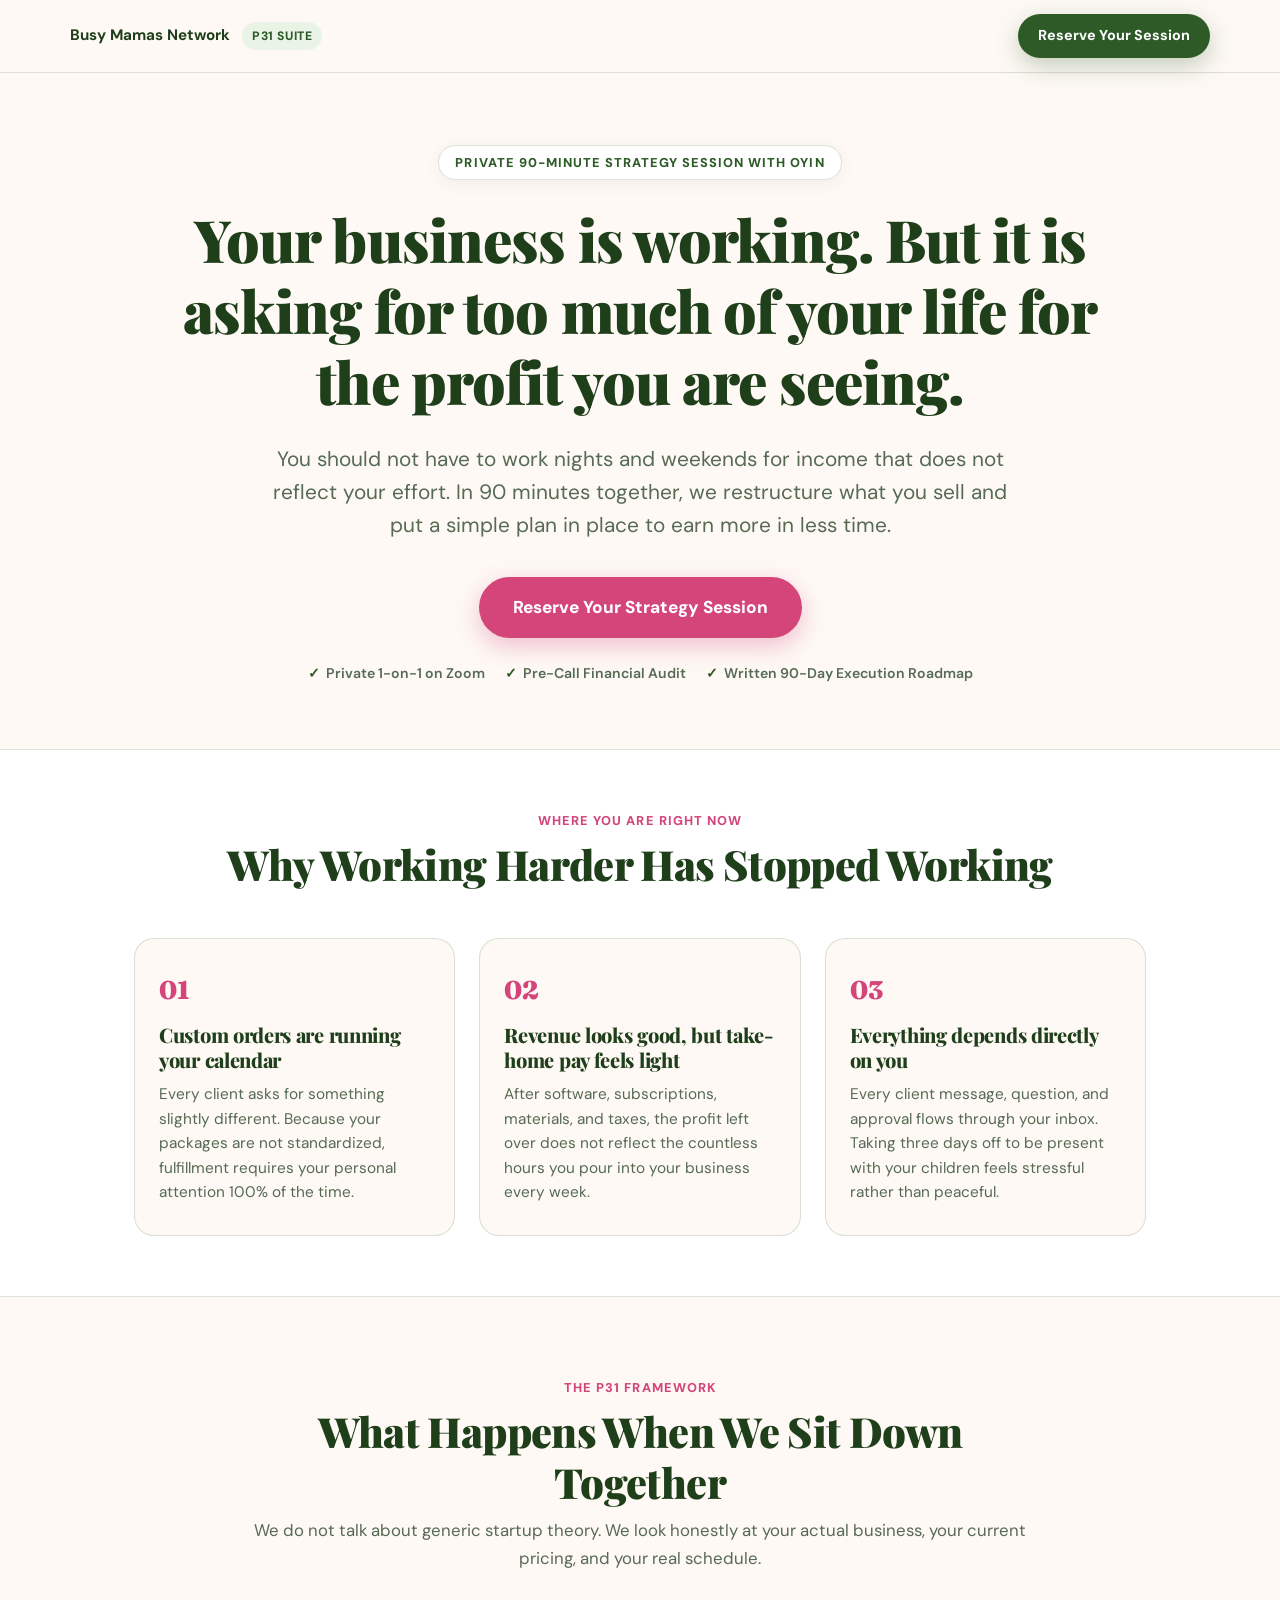
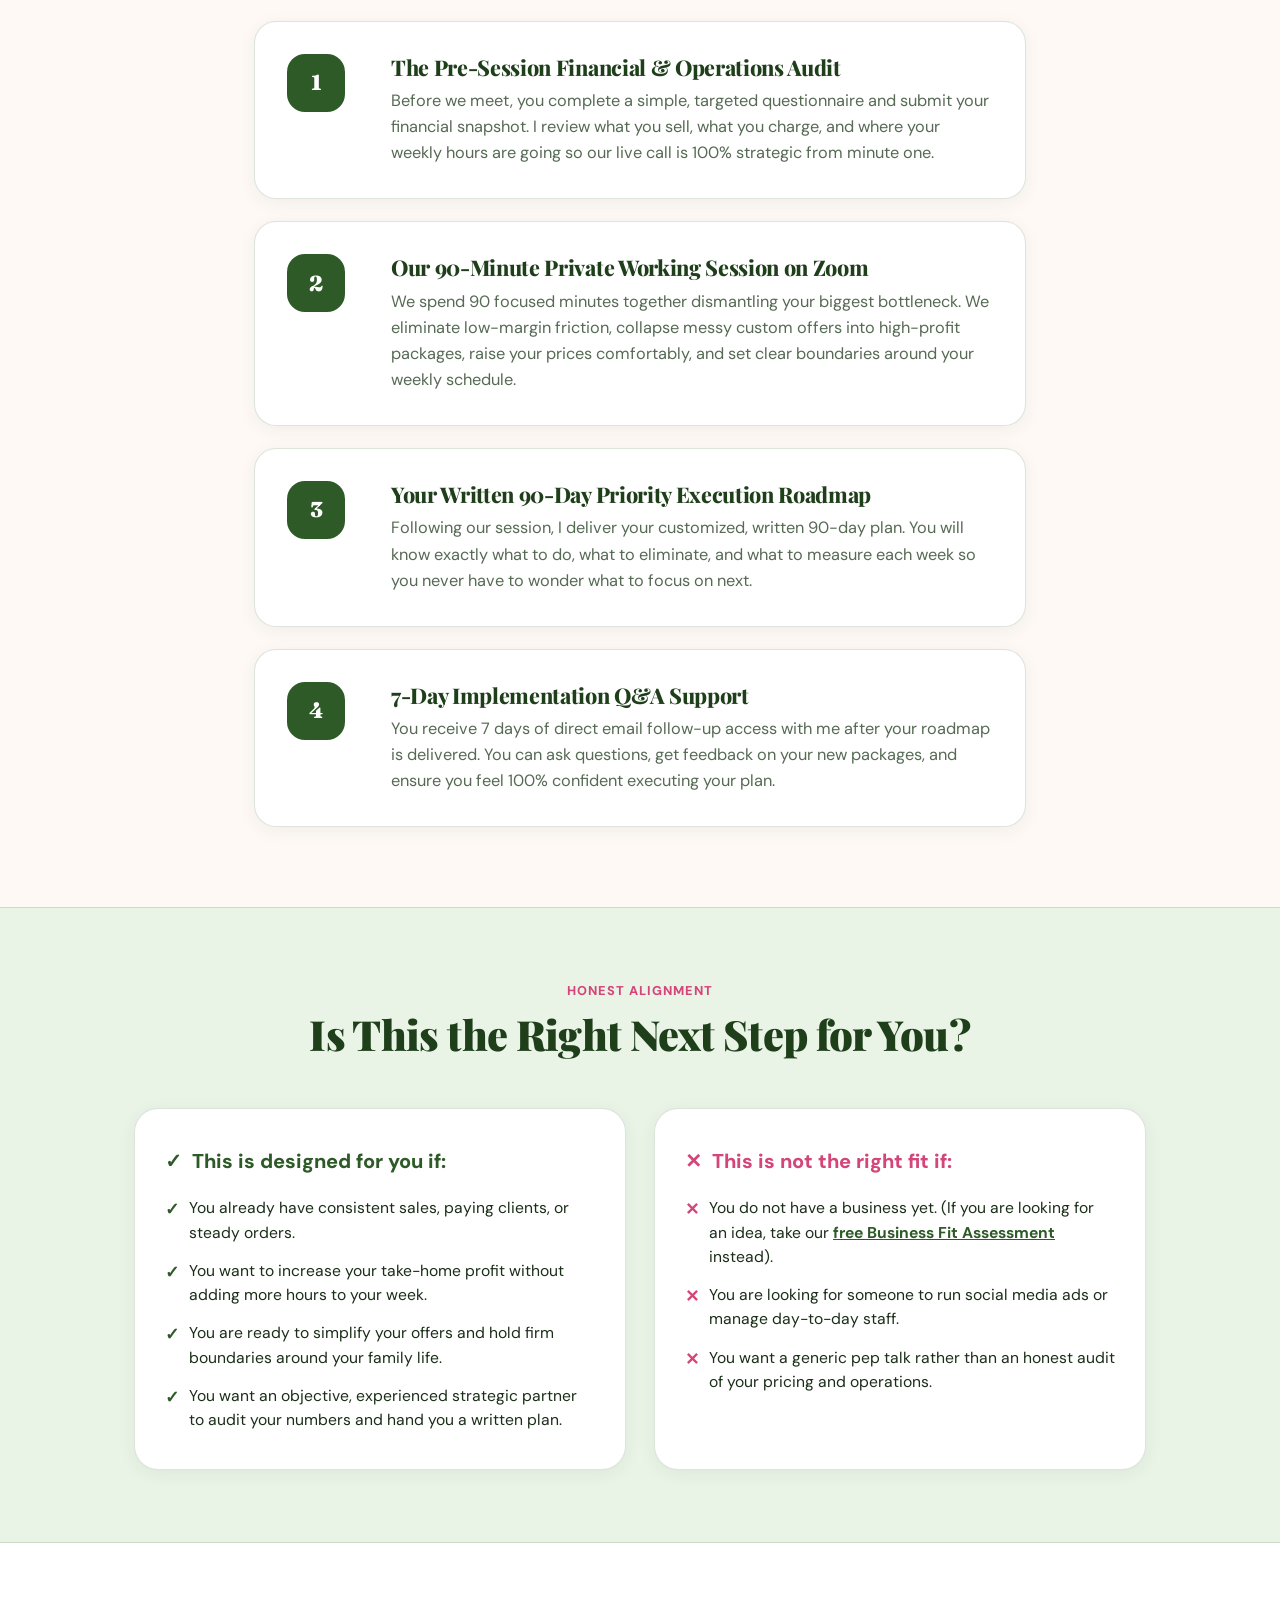
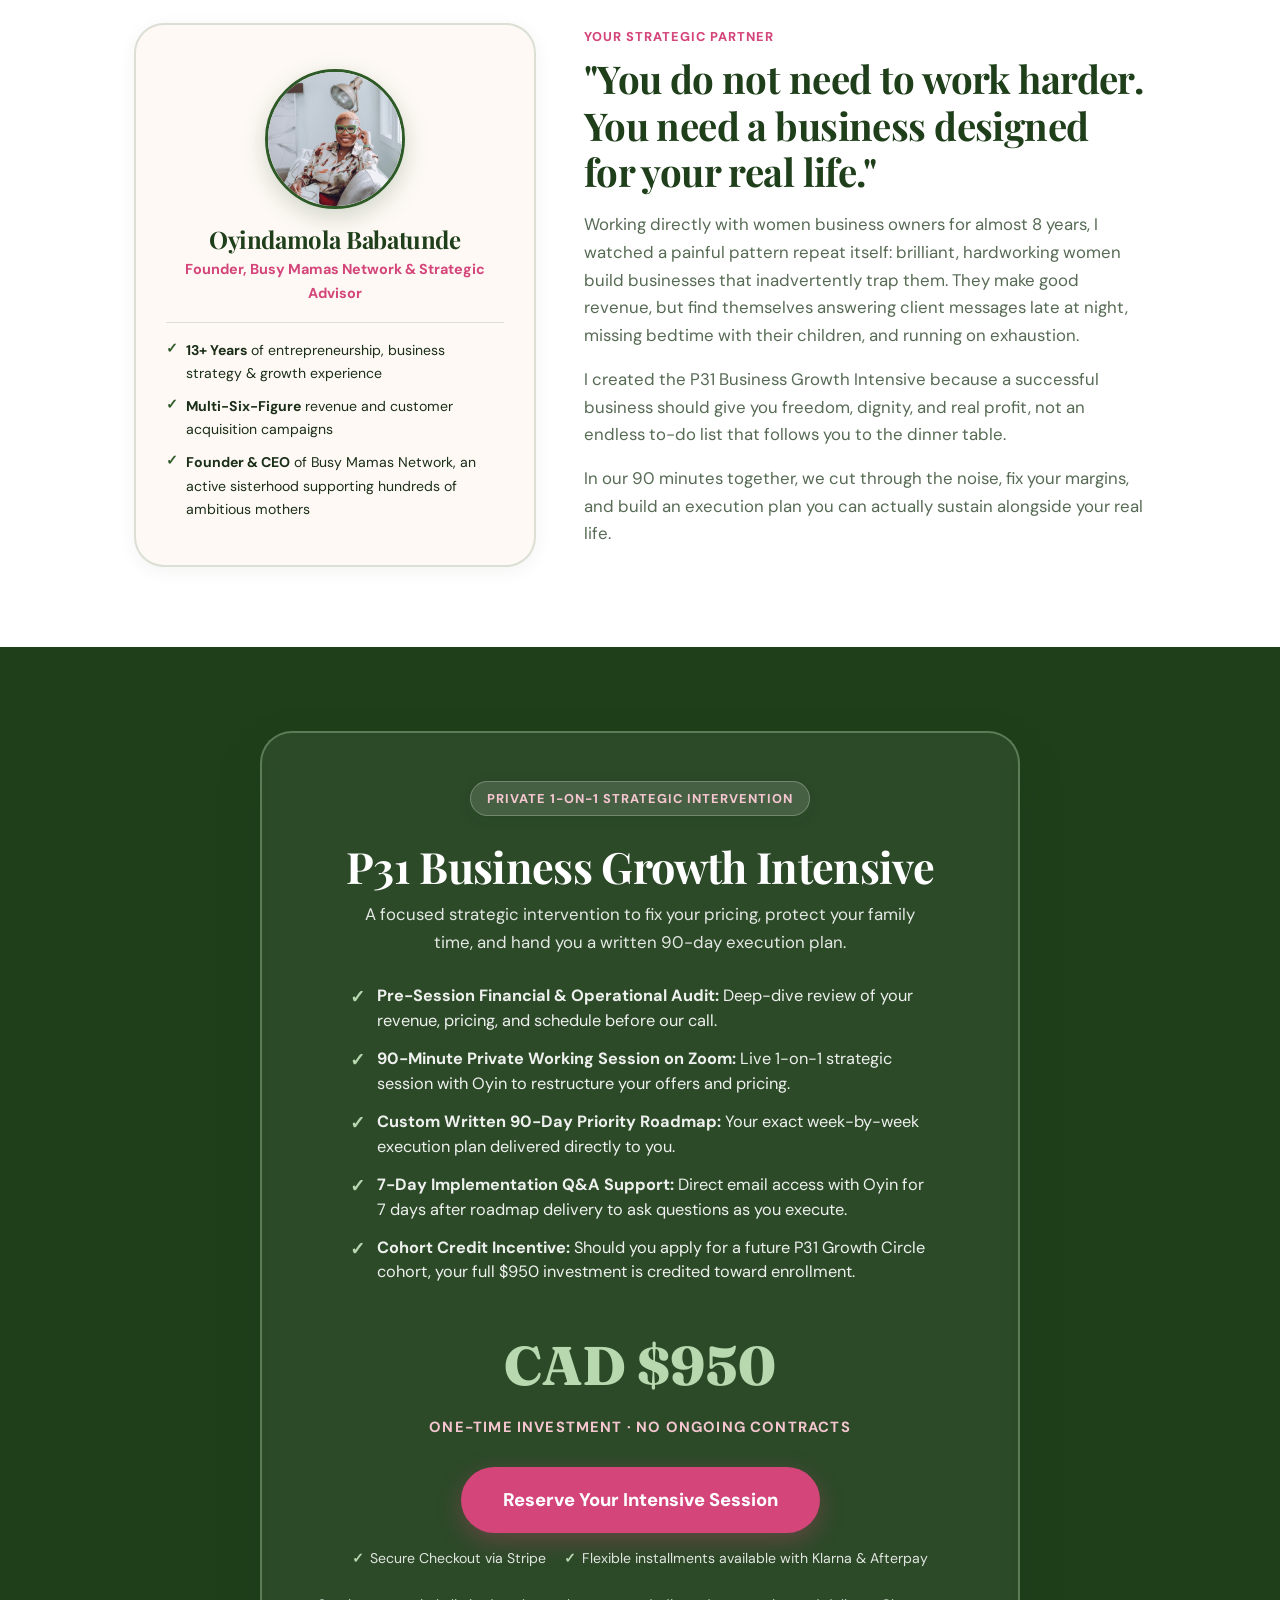
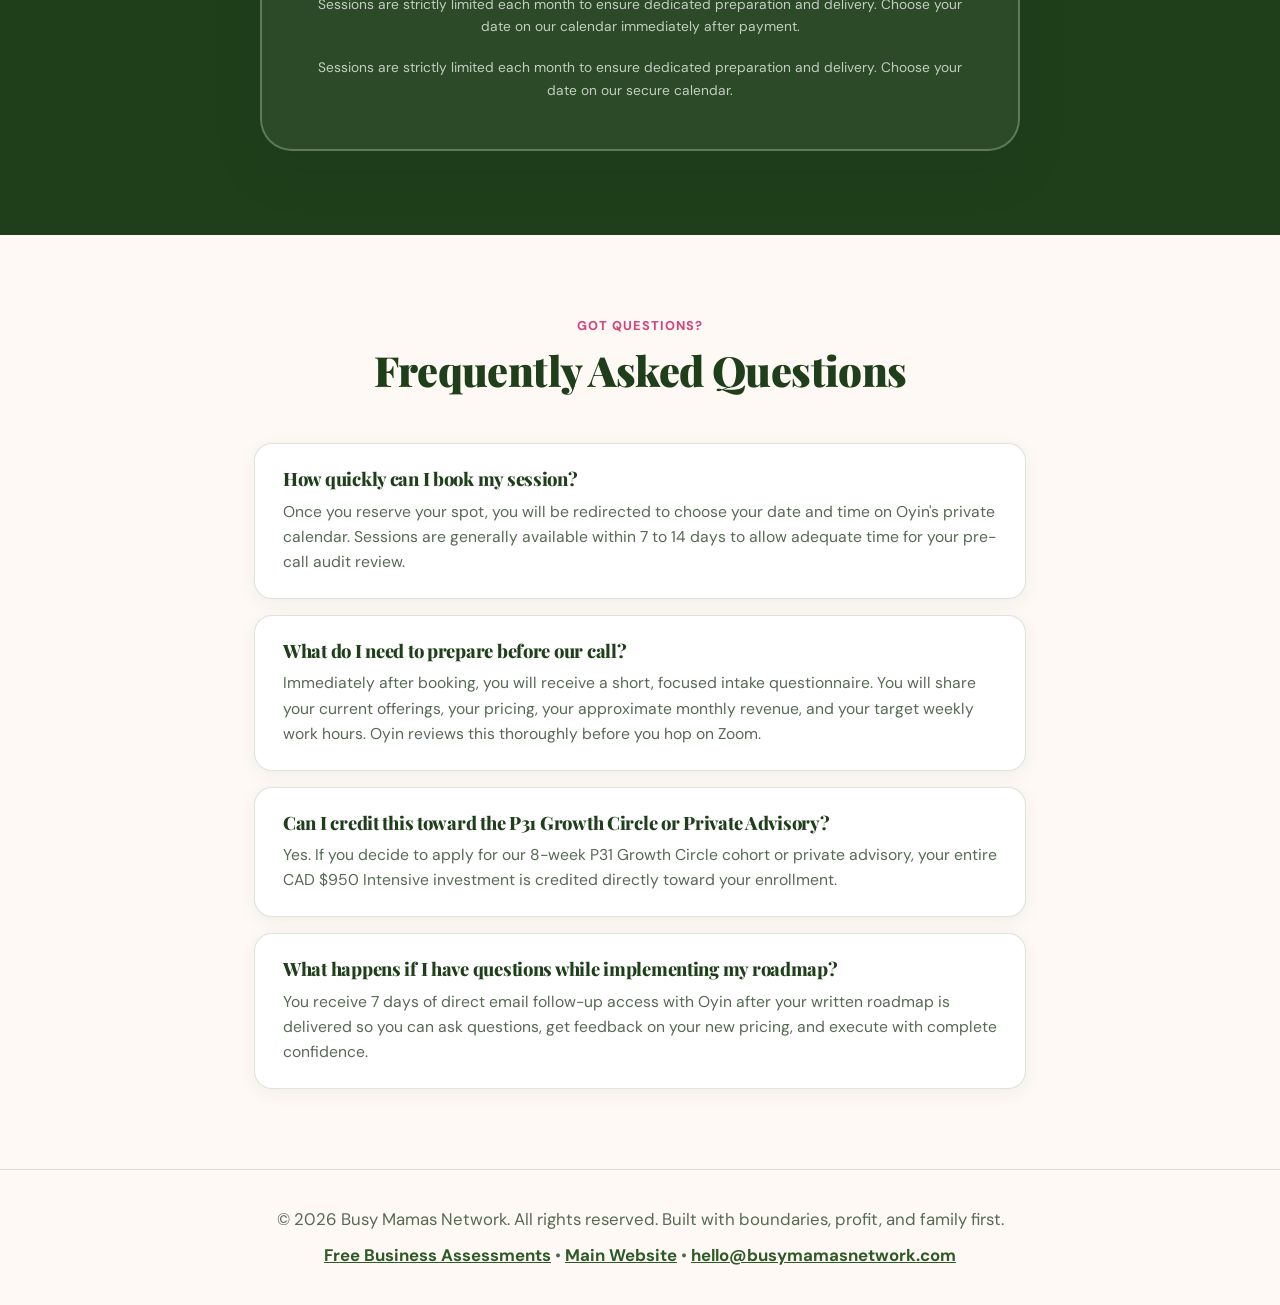
==== commit c4c262c6: "Remove dot and price from payment button text" ====
--- a/intensive.html
+++ b/intensive.html
@@ -935,13 +935,13 @@
 
           <a
             id="stripePayButton"
-            href="https://calendly.com/nvmbrmedia/strategy-session-with-oyin"
+            href="https://buy.stripe.com/3cIbJ183L3j7aQh4oq1ck04"
             target="_blank"
             rel="noopener noreferrer"
             class="btn-pink"
             style="font-size: 1.15rem; padding: 18px 42px; display: inline-flex;"
           >
-            Reserve Your Intensive Session · CAD $950
+            Reserve Your Intensive Session
           </a>
 
           <div style="display: flex; flex-wrap: wrap; justify-content: center; align-items: center; gap: 18px; font-size: 0.88rem; color: rgba(255, 255, 255, 0.86); margin-top: 14px;">
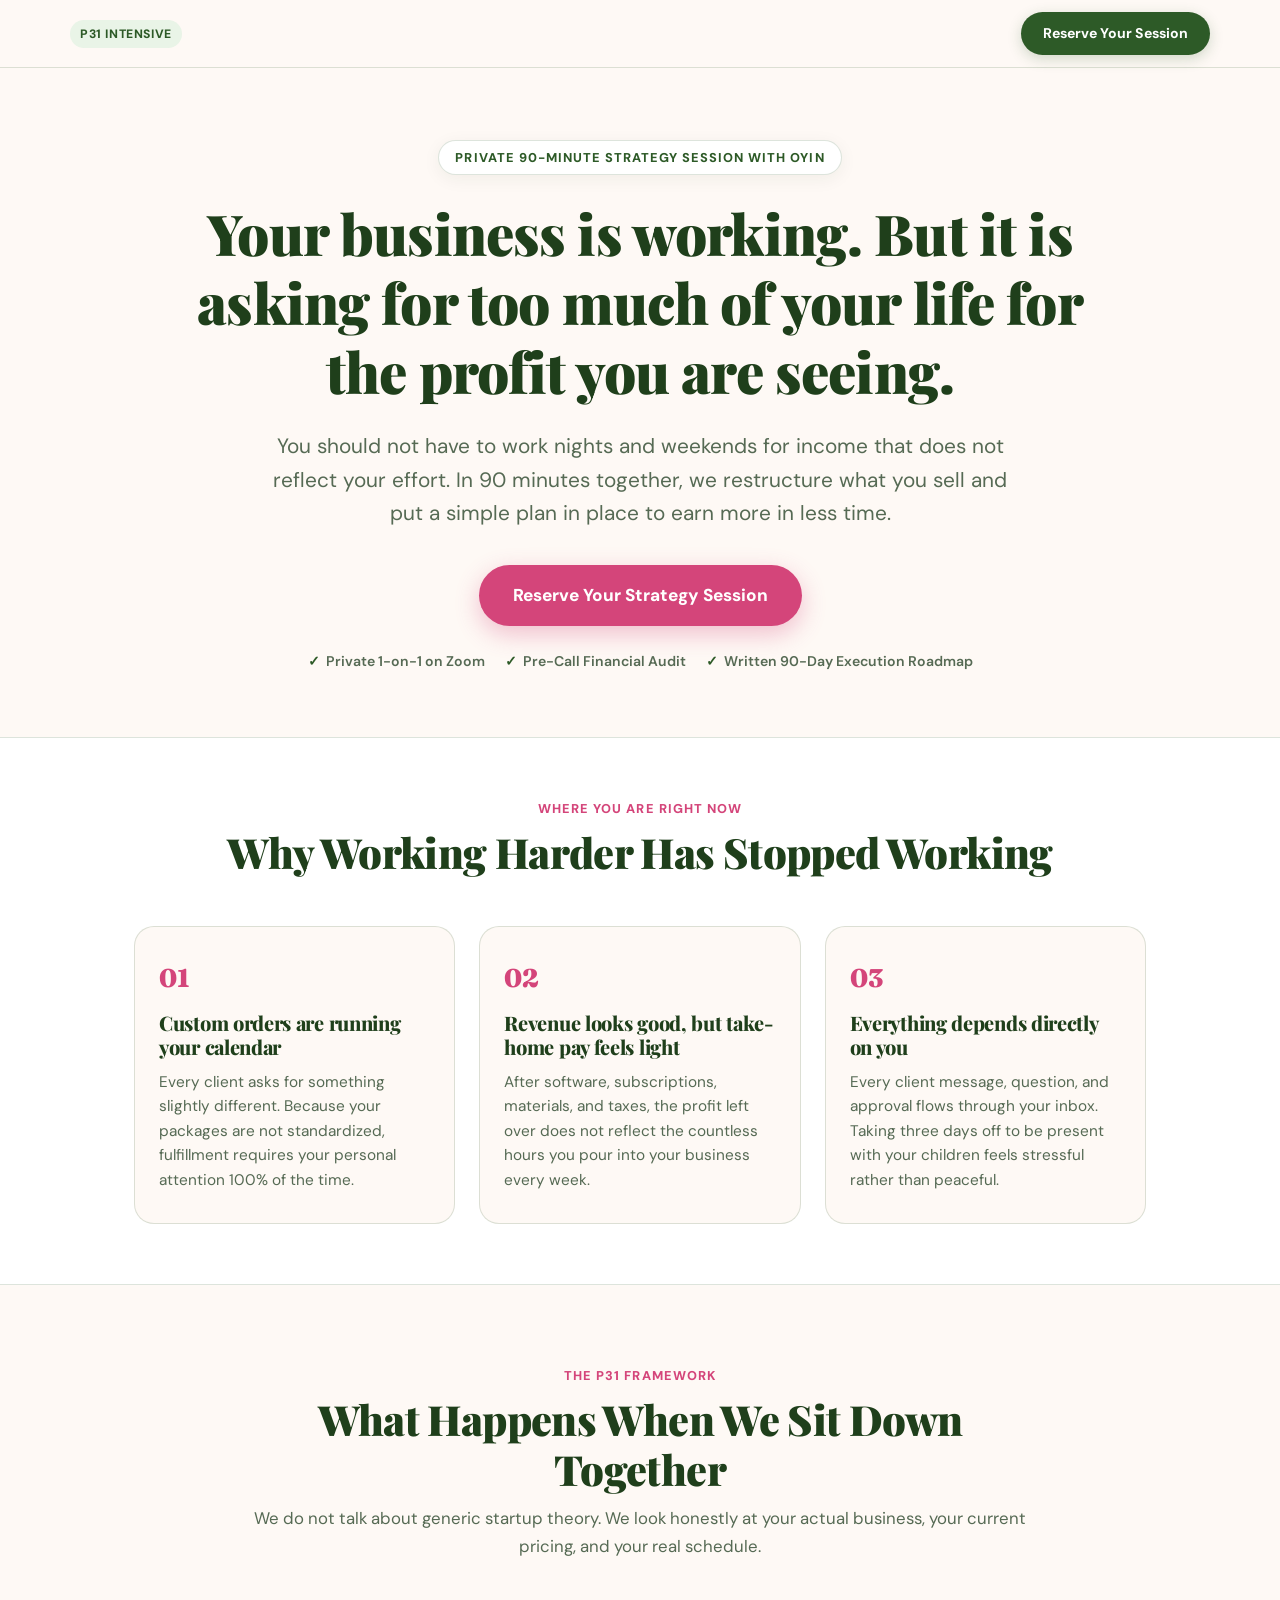
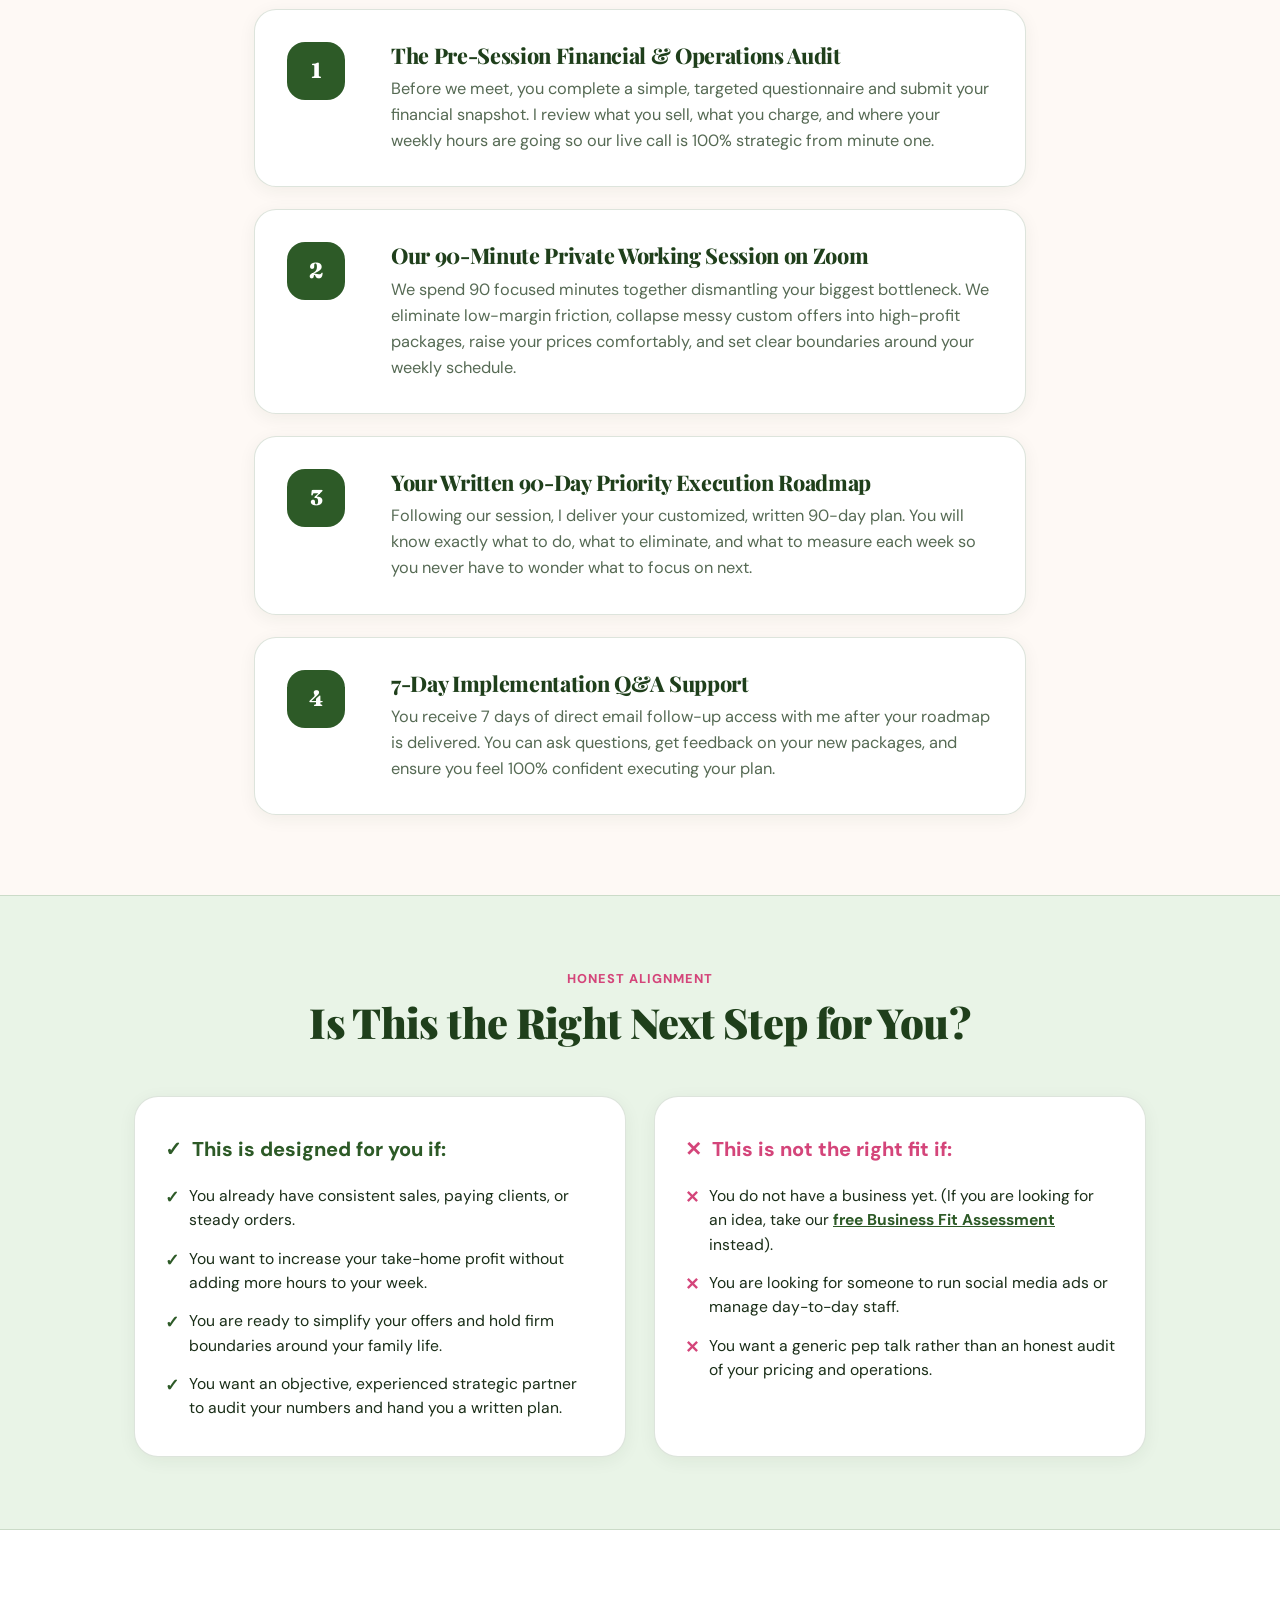
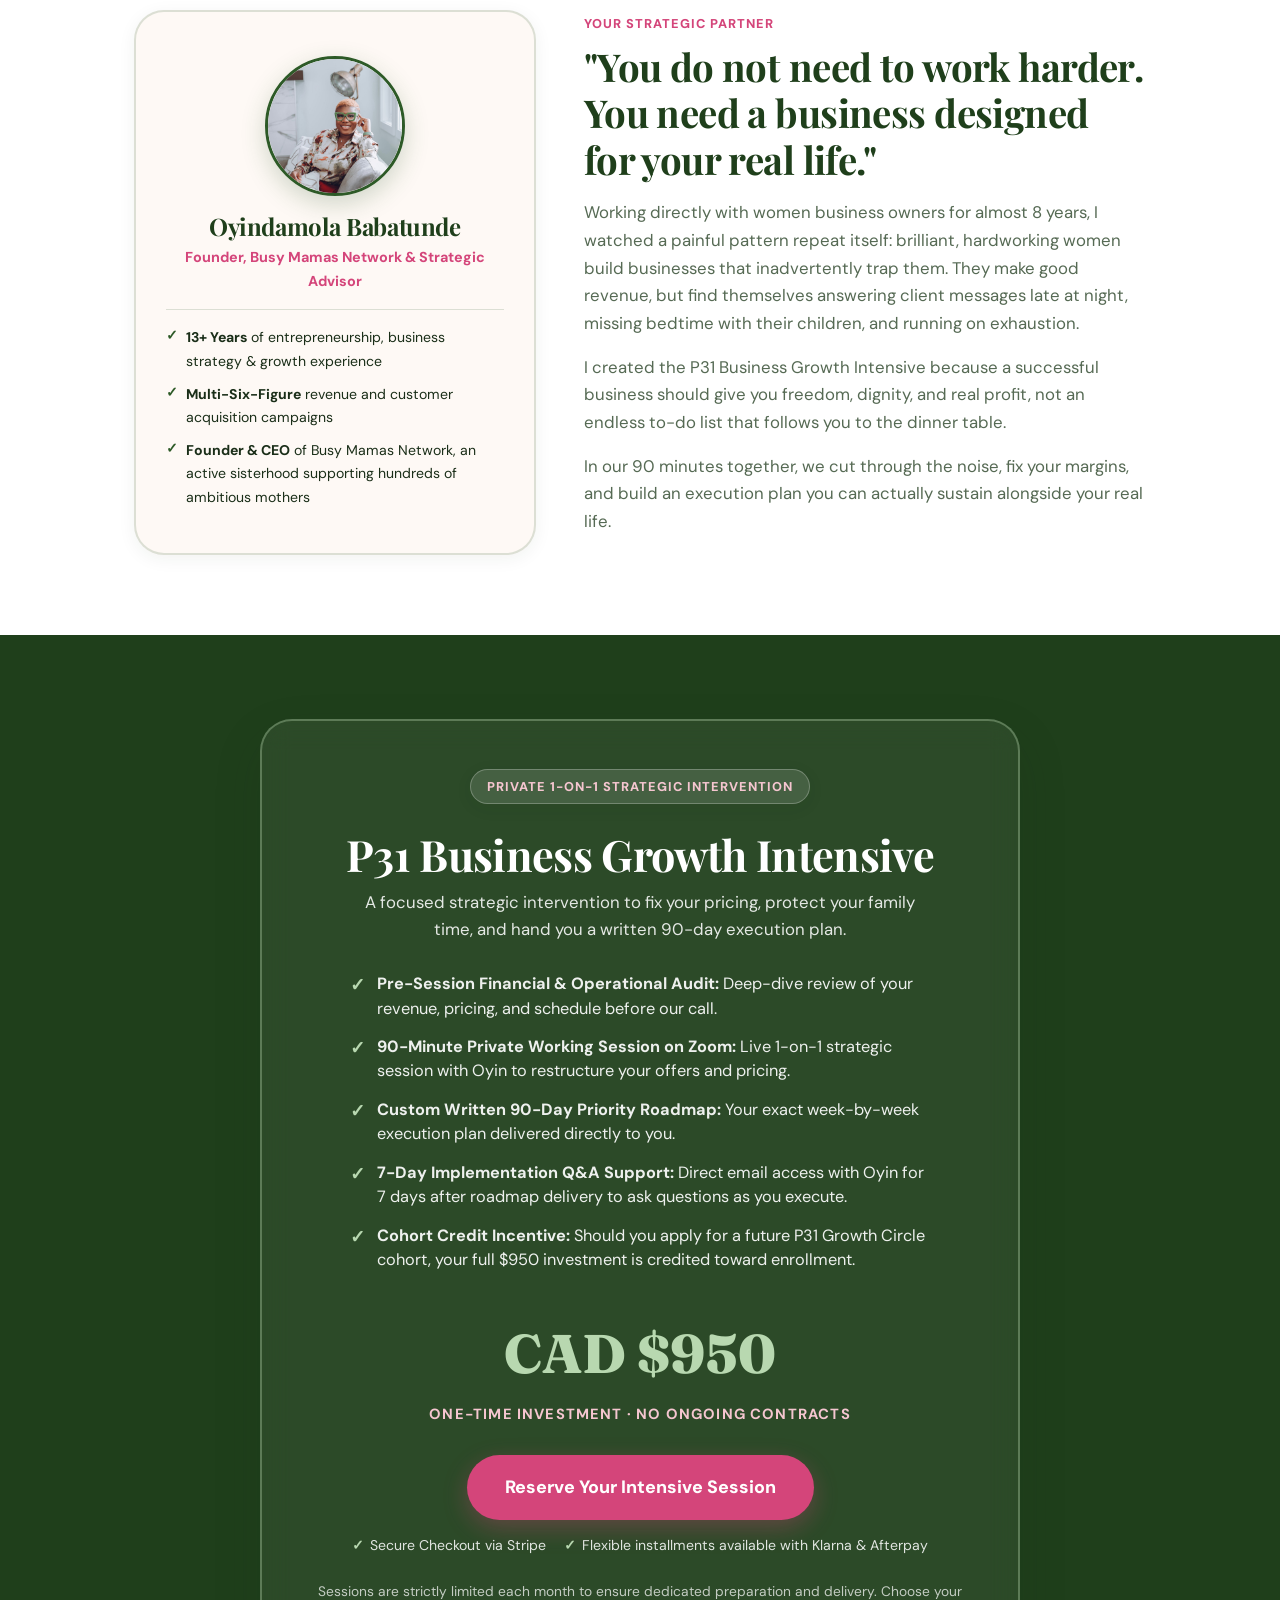
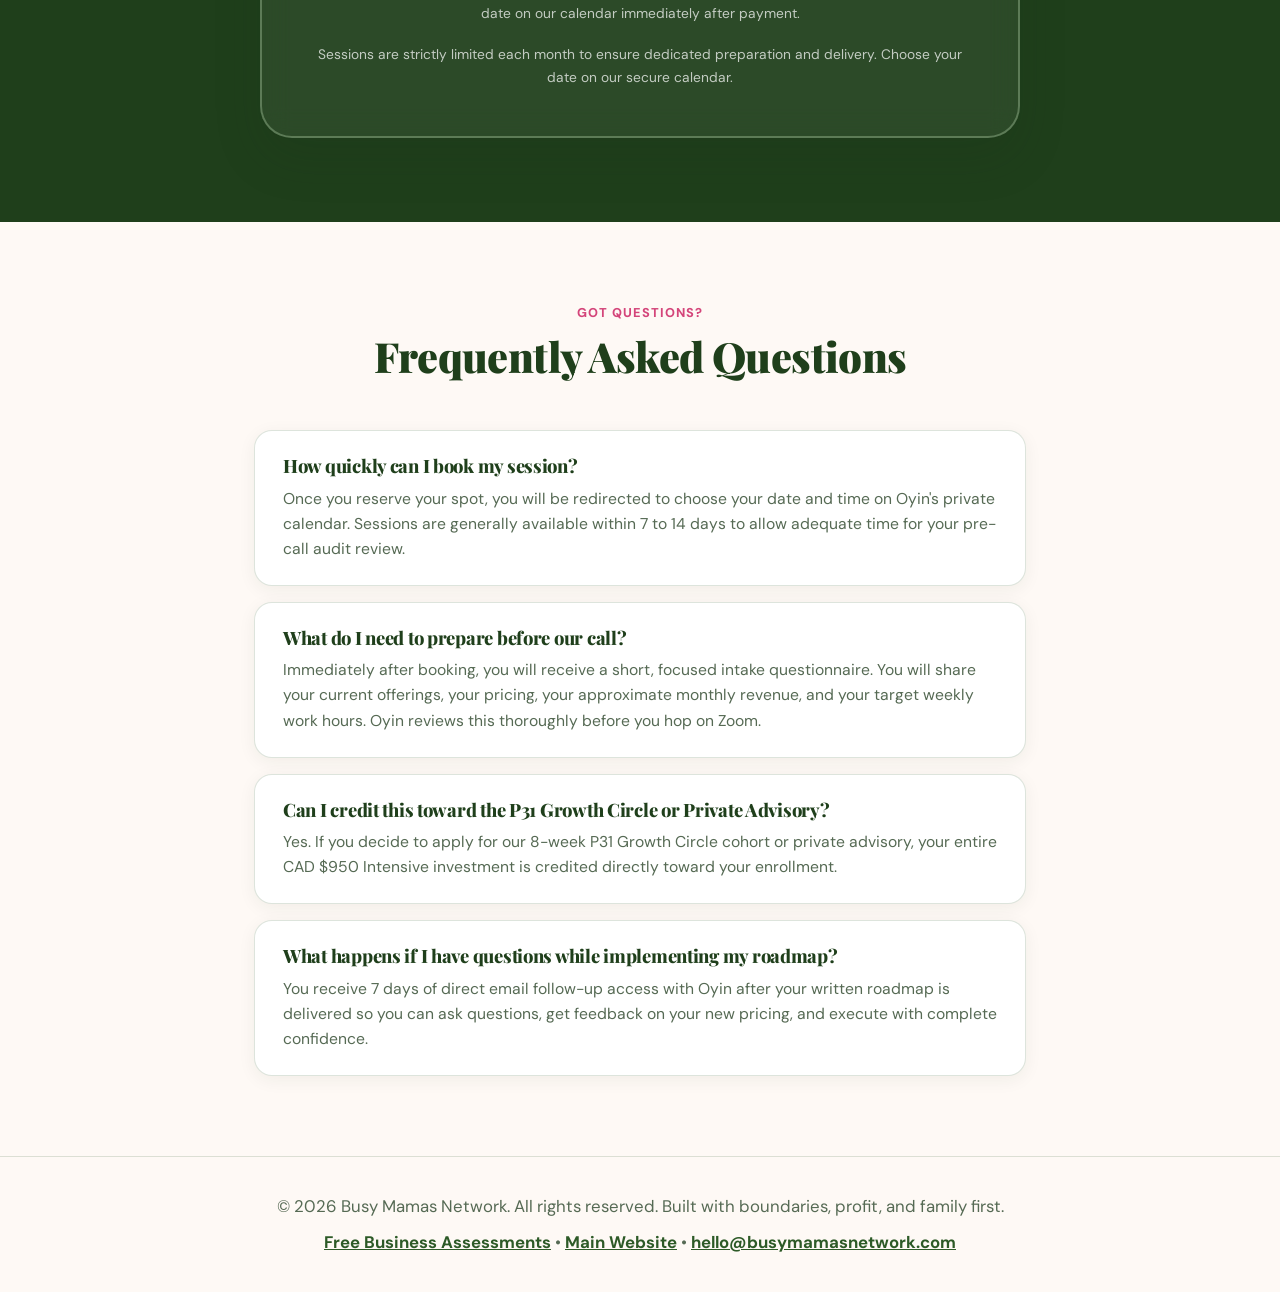
==== commit ba15a0d0: "Optimize P31 Intensive landing page header and layout for mobile screens" ====
--- a/intensive.html
+++ b/intensive.html
@@ -70,11 +70,12 @@
     .topbar {
       position: sticky;
       top: 0;
-      z-index: 50;
-      background: rgba(254, 249, 245, 0.94);
+      z-index: 100;
+      background: rgba(254, 249, 245, 0.96);
       backdrop-filter: blur(12px);
+      -webkit-backdrop-filter: blur(12px);
       border-bottom: 1px solid var(--border);
-      padding: 14px 24px;
+      padding: 12px 24px;
     }
 
     .topbar-inner {
@@ -87,18 +88,20 @@
     }
 
     .brand-logo {
-      display: flex;
-      align-items: center;
-      gap: 12px;
+      display: inline-flex;
+      align-items: center;
+      gap: 10px;
       text-decoration: none;
       color: var(--forest-dark);
       font-weight: 700;
       font-size: 0.95rem;
+      flex-shrink: 0;
     }
 
     .brand-logo img {
-      height: 38px;
+      height: 34px;
       width: auto;
+      display: block;
     }
 
     .brand-tag {
@@ -110,6 +113,31 @@
       border-radius: 100px;
       letter-spacing: 0.05em;
       text-transform: uppercase;
+      white-space: nowrap;
+      flex-shrink: 0;
+    }
+
+    .topbar-btn {
+      display: inline-flex;
+      align-items: center;
+      justify-content: center;
+      background: var(--forest);
+      color: #fff;
+      padding: 10px 22px;
+      border-radius: 100px;
+      font-weight: 700;
+      font-size: 0.88rem;
+      text-decoration: none;
+      white-space: nowrap;
+      flex-shrink: 0;
+      box-shadow: 0 4px 14px rgba(45, 90, 39, 0.22);
+      transition: all 0.2s ease;
+    }
+
+    .topbar-btn:hover {
+      background: var(--forest-dark);
+      transform: translateY(-1px);
+      box-shadow: 0 6px 18px rgba(45, 90, 39, 0.3);
     }
 
     /* BUTTONS */
@@ -180,6 +208,11 @@
       box-shadow: 0 12px 28px rgba(212, 69, 122, 0.42);
     }
 
+    .checkout-btn {
+      font-size: 1.12rem;
+      padding: 18px 38px;
+    }
+
     /* CONTAINER */
     .container {
       max-width: 1060px;
@@ -217,7 +250,7 @@
     }
 
     .hero h1 {
-      font-size: clamp(2.3rem, 4.6vw, 3.65rem);
+      font-size: clamp(1.85rem, 4.4vw, 3.65rem);
       font-weight: 900;
       margin-bottom: 24px;
       max-width: 940px;
@@ -651,6 +684,132 @@
       font-weight: 700;
       text-decoration: underline;
     }
+
+    /* COMPREHENSIVE MOBILE OPTIMIZATIONS */
+    @media (max-width: 640px) {
+      .topbar {
+        padding: 10px 16px;
+      }
+      .topbar-inner {
+        gap: 10px;
+      }
+      .brand-logo img {
+        height: 28px;
+      }
+      .brand-tag {
+        font-size: 0.72rem;
+        padding: 3px 8px;
+      }
+      .topbar-btn {
+        padding: 8px 14px;
+        font-size: 0.82rem;
+        white-space: nowrap;
+      }
+      .container, .container-narrow {
+        padding: 0 18px;
+      }
+      .hero {
+        padding: 42px 0 36px;
+      }
+      .hero h1 {
+        font-size: 1.85rem;
+        line-height: 1.25;
+      }
+      .hero-sub {
+        font-size: 1.05rem;
+        margin-bottom: 26px;
+      }
+      .btn-pink {
+        padding: 14px 22px;
+        font-size: 1rem;
+        width: 100%;
+        max-width: 340px;
+        text-align: center;
+      }
+      .hero-micro-trust {
+        flex-direction: column;
+        align-items: center;
+        gap: 8px;
+        font-size: 0.84rem;
+      }
+      .section-reality {
+        padding: 48px 0;
+      }
+      .reality-card {
+        padding: 24px 20px;
+      }
+      .section-sequence {
+        padding: 50px 0;
+      }
+      .sequence-step {
+        grid-template-columns: 1fr;
+        gap: 12px;
+        padding: 22px 18px;
+      }
+      .step-badge {
+        width: 46px;
+        height: 46px;
+        font-size: 1.15rem;
+      }
+      .section-criteria {
+        padding: 48px 0;
+      }
+      .criteria-card {
+        padding: 26px 18px;
+      }
+      .section-founder {
+        padding: 50px 0;
+      }
+      .founder-badge-box {
+        padding: 28px 18px;
+      }
+      .section-checkout {
+        padding: 50px 0;
+      }
+      .checkout-wrap {
+        padding: 32px 18px;
+        border-radius: 24px;
+      }
+      .checkout-price {
+        font-size: 2.5rem !important;
+      }
+      #stripePayButton {
+        width: 100% !important;
+        max-width: 340px !important;
+        padding: 16px 20px !important;
+        font-size: 1.02rem !important;
+        text-align: center;
+        box-sizing: border-box;
+      }
+      .section-faq {
+        padding: 50px 0;
+      }
+      .faq-card {
+        padding: 20px 18px;
+      }
+    }
+
+    @media (max-width: 380px) {
+      .topbar {
+        padding: 8px 12px;
+      }
+      .topbar-inner {
+        gap: 6px;
+      }
+      .brand-logo img {
+        height: 24px;
+      }
+      .brand-tag {
+        display: none;
+      }
+      .topbar-btn {
+        padding: 7px 11px;
+        font-size: 0.78rem;
+      }
+      .hero h1 {
+        font-size: 1.65rem;
+      }
+    }
   </style>
 </head>
 <body>
@@ -658,12 +817,11 @@
   <!-- TOP BAR -->
   <header class="topbar">
     <div class="topbar-inner">
-      <a href="https://tools.busymamasnetwork.com" class="brand-logo">
-        <img src="https://www.busymamasnetwork.com/logo_new.png" alt="Busy Mamas Network" onerror="this.style.display='none';" />
-        <span>Busy Mamas Network</span>
-        <span class="brand-tag">P31 Suite</span>
+      <a href="https://tools.busymamasnetwork.com" class="brand-logo" aria-label="Busy Mamas Network Home">
+        <img src="https://www.busymamasnetwork.com/logo_new.png" alt="Busy Mamas" onerror="this.style.display='none';" />
+        <span class="brand-tag">P31 Intensive</span>
       </a>
-      <a href="#booking" class="btn-primary" style="padding: 10px 20px; font-size: 0.9rem;">
+      <a href="#booking" class="topbar-btn">
         Reserve Your Session
       </a>
     </div>
@@ -938,8 +1096,7 @@
             href="https://buy.stripe.com/3cIbJ183L3j7aQh4oq1ck04"
             target="_blank"
             rel="noopener noreferrer"
-            class="btn-pink"
-            style="font-size: 1.15rem; padding: 18px 42px; display: inline-flex;"
+            class="btn-pink checkout-btn"
           >
             Reserve Your Intensive Session
           </a>
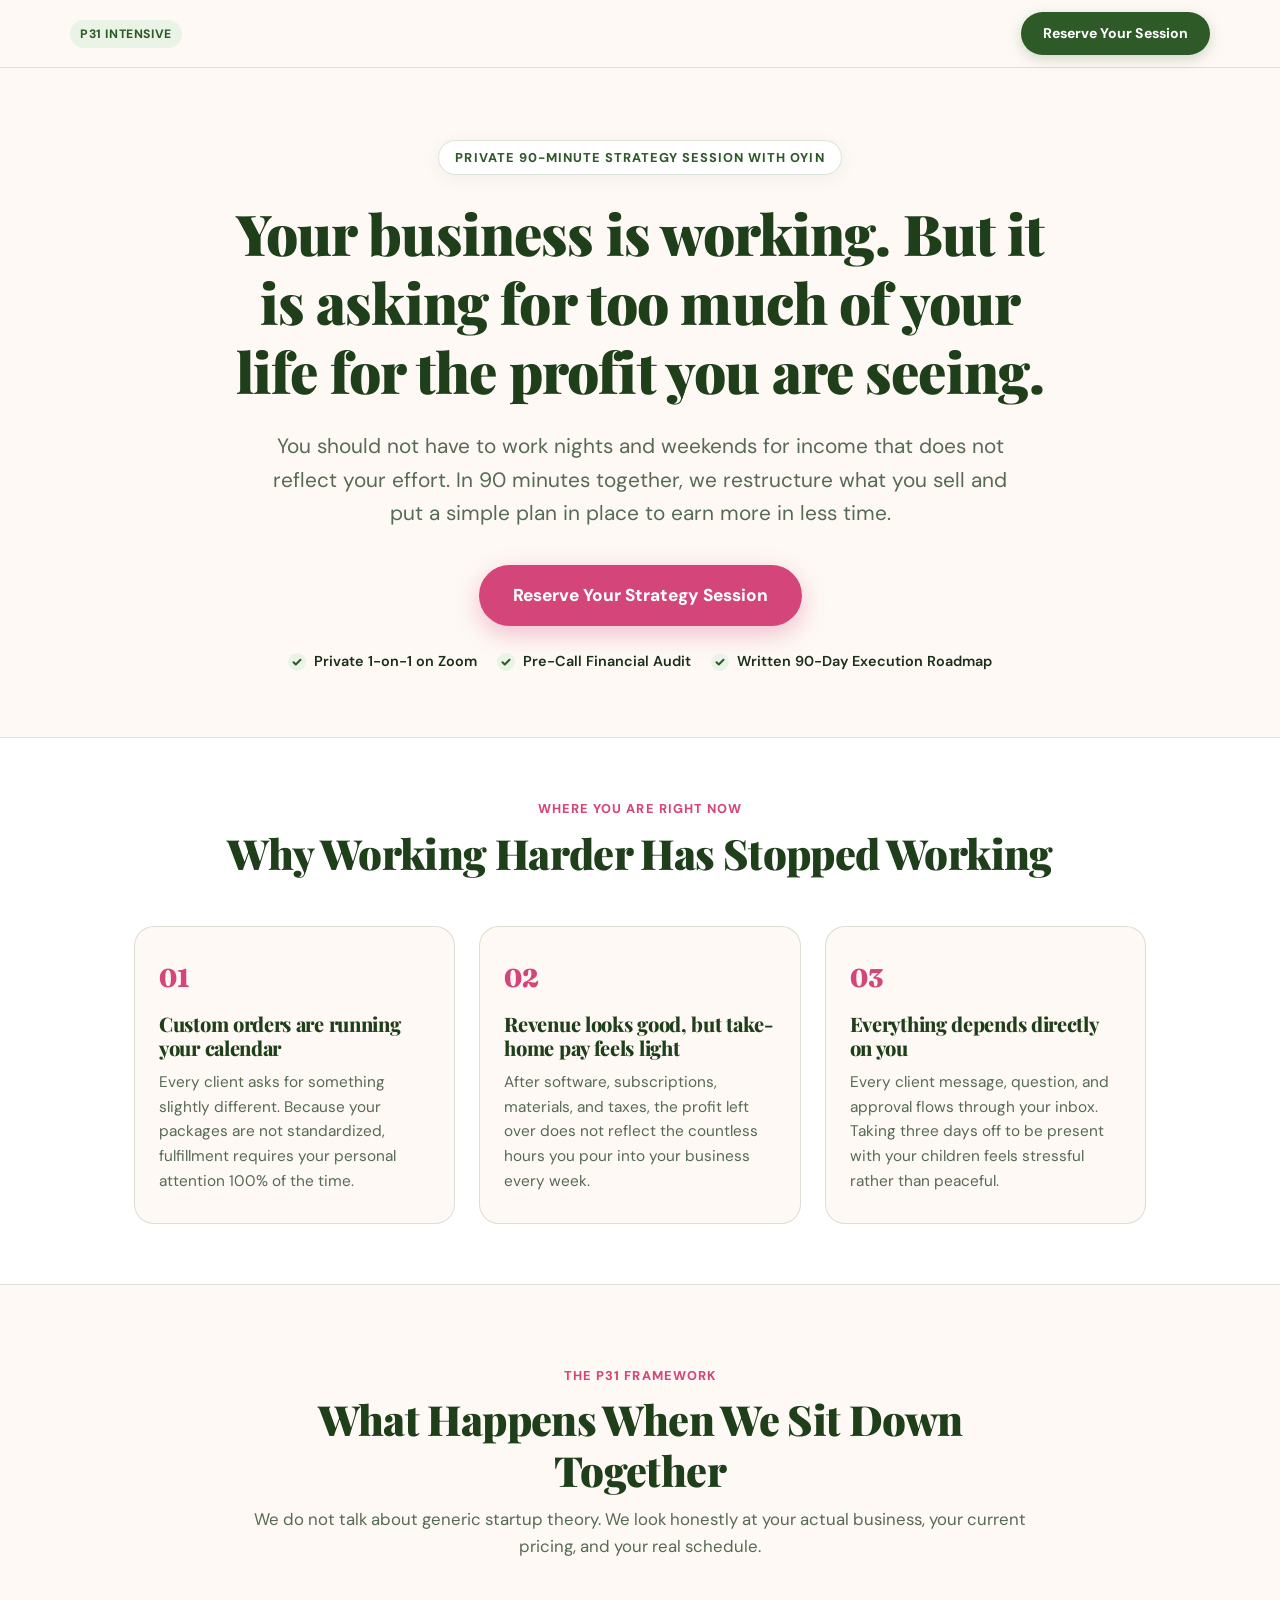
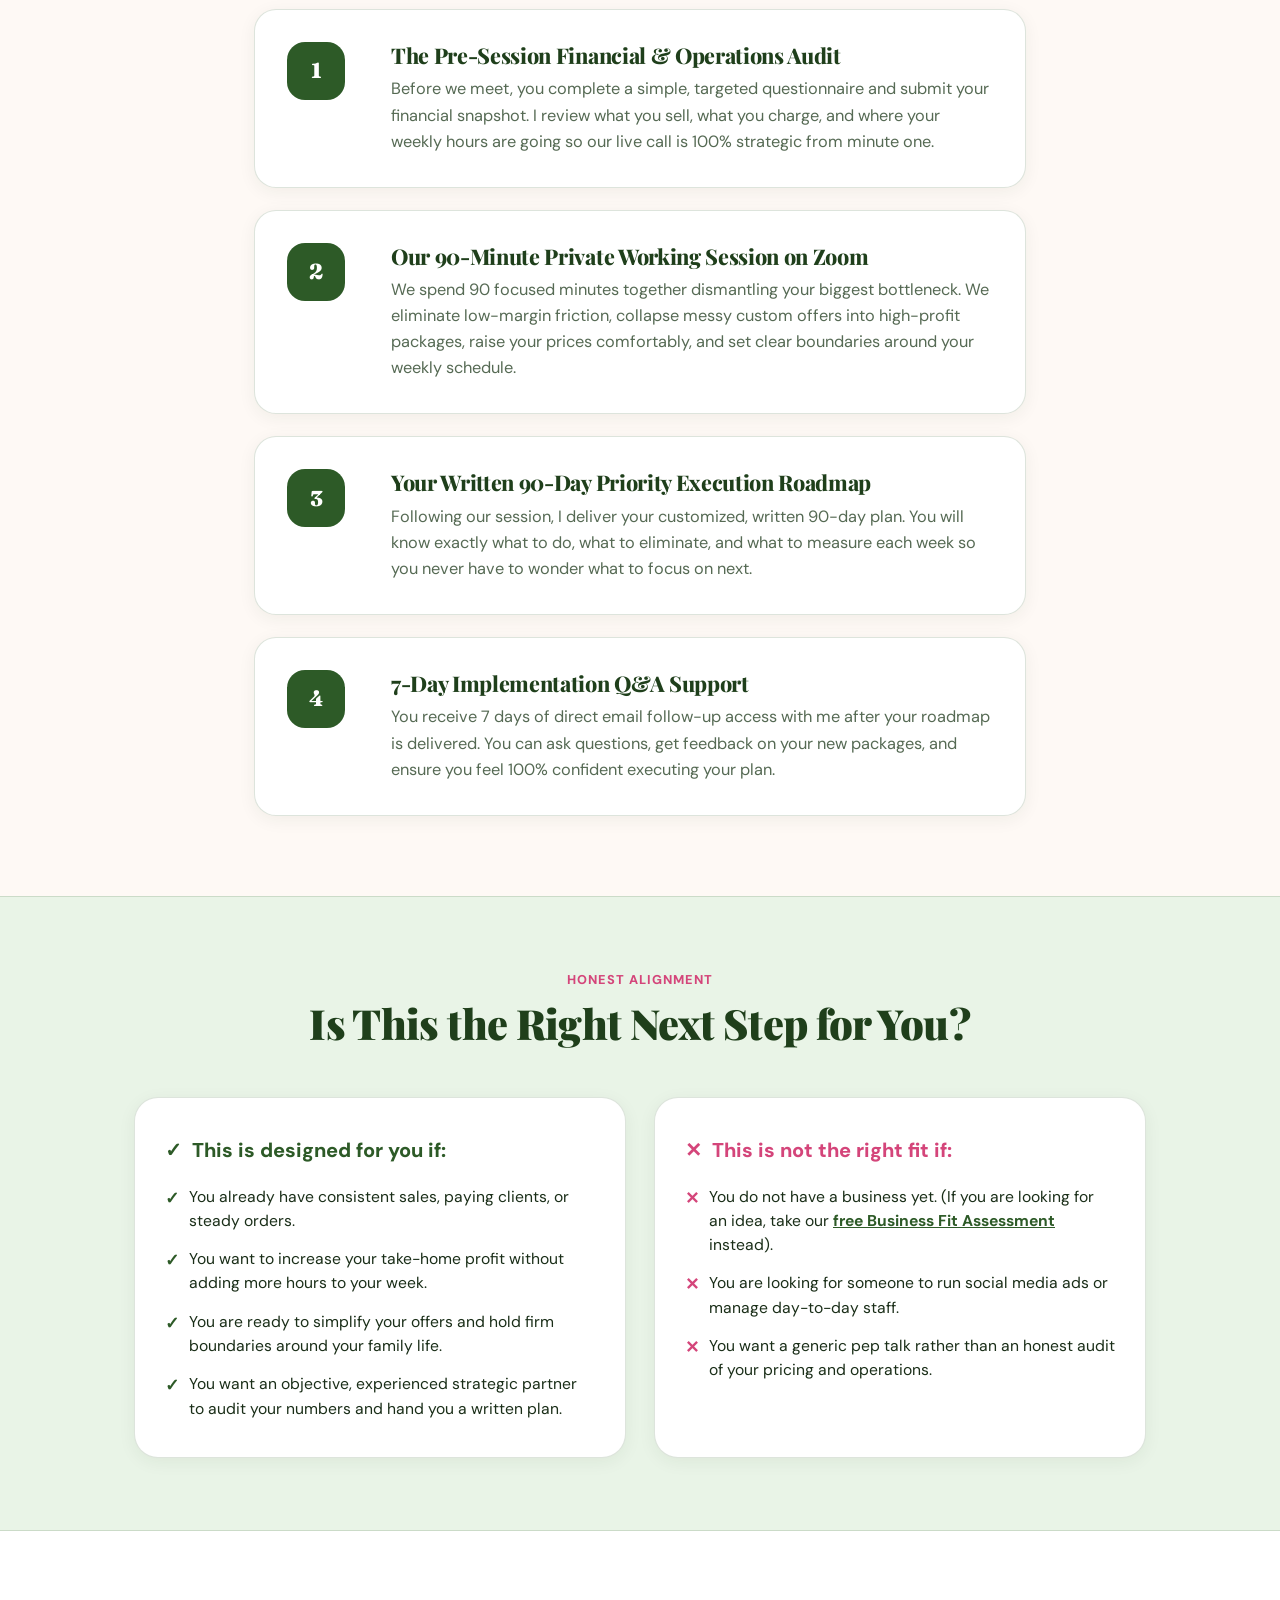
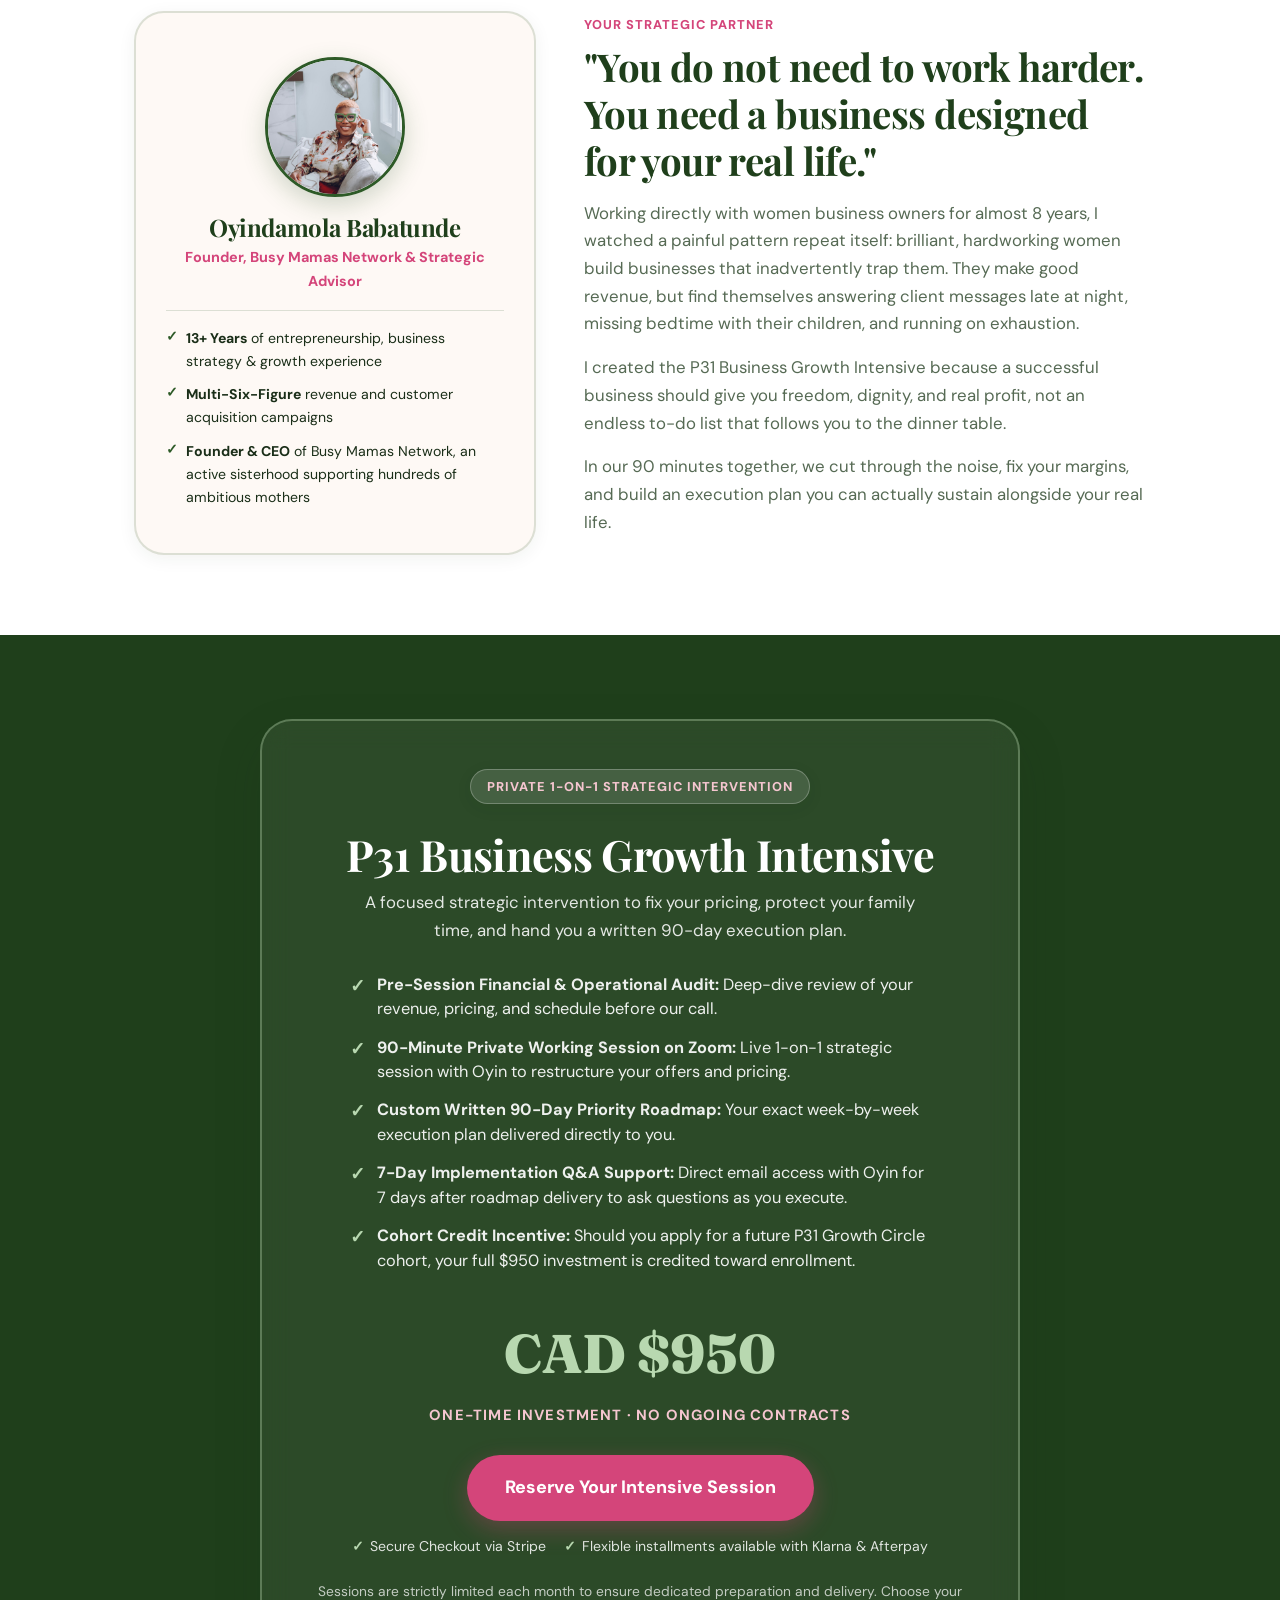
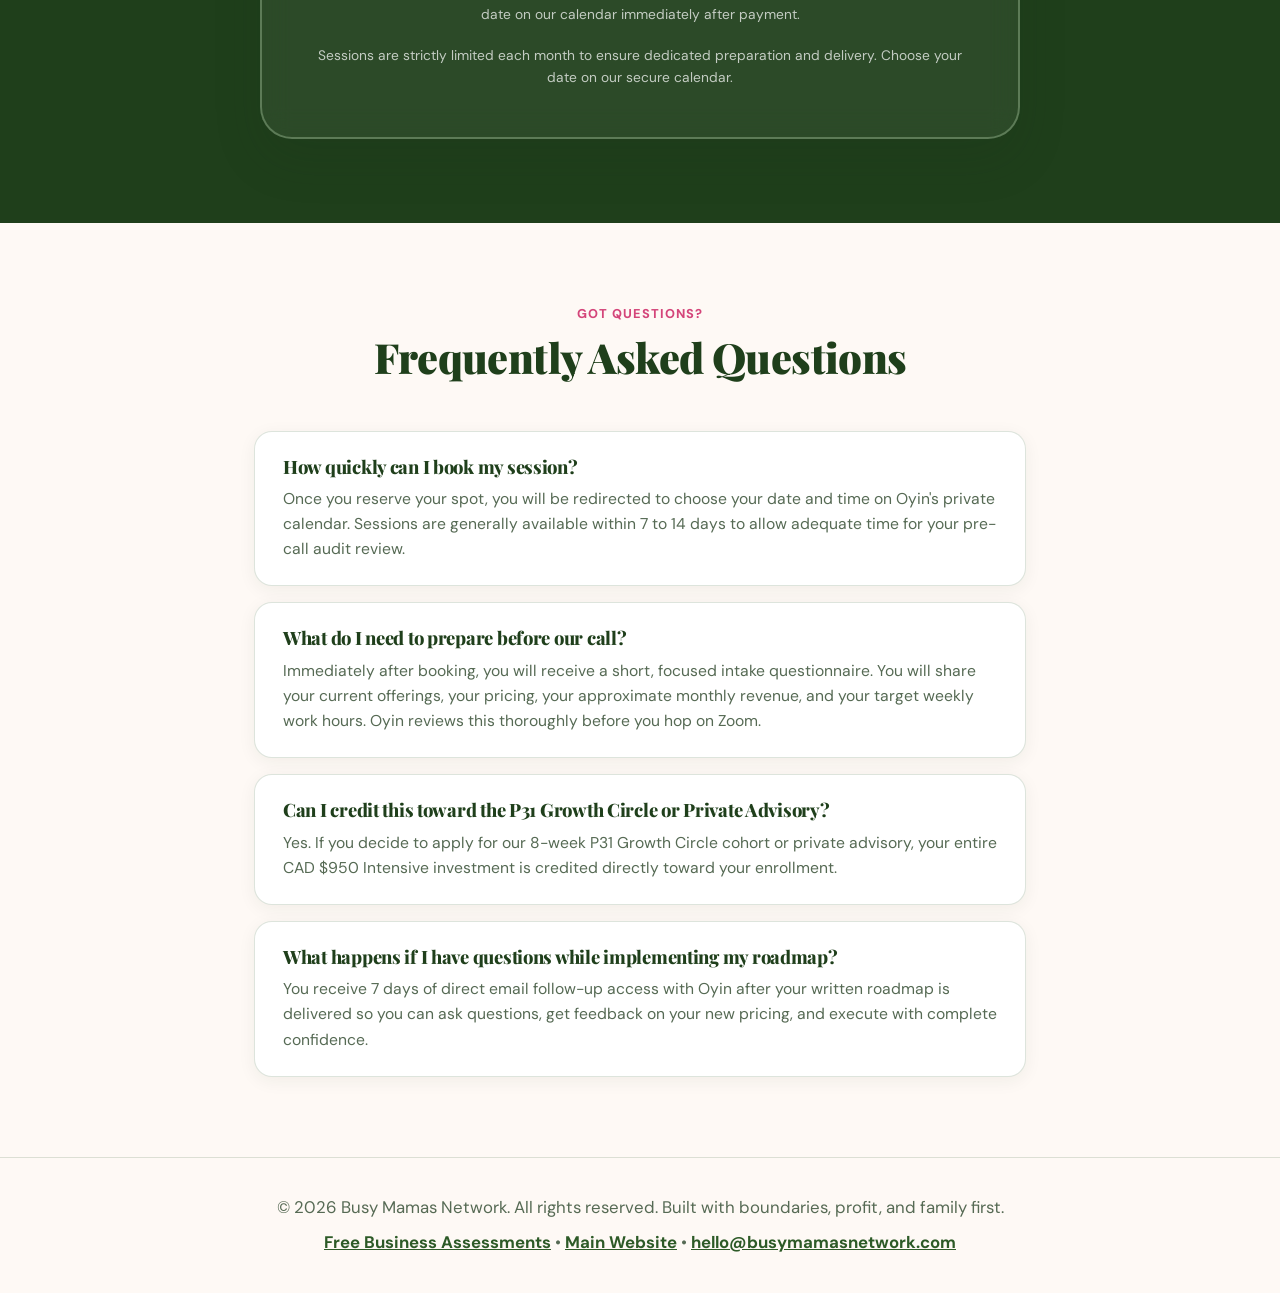
==== commit 80fab992: "Refine hero headline wrapping, subtitle break, and align trust checkmarks for mobile" ====
--- a/intensive.html
+++ b/intensive.html
@@ -256,6 +256,15 @@
       max-width: 940px;
       margin-left: auto;
       margin-right: auto;
+      text-wrap: balance;
+    }
+
+    .hero-hl-part1 {
+      display: inline;
+    }
+
+    .hero-hl-part2 {
+      display: inline;
     }
 
     .hero-sub {
@@ -266,6 +275,10 @@
       line-height: 1.6;
     }
 
+    .hero-sub-block {
+      display: inline;
+    }
+
     .hero-cta-box {
       display: flex;
       flex-direction: column;
@@ -277,23 +290,25 @@
       display: flex;
       flex-wrap: wrap;
       justify-content: center;
+      align-items: center;
       gap: 20px;
-      font-size: 0.88rem;
+      font-size: 0.9rem;
       font-weight: 600;
-      color: var(--ink-muted);
+      color: var(--dark);
       margin-top: 10px;
     }
 
-    .hero-micro-trust span {
+    .hero-micro-trust .trust-item {
       display: inline-flex;
       align-items: center;
-      gap: 6px;
-    }
-
-    .hero-micro-trust span::before {
-      content: "✓";
-      color: var(--forest);
-      font-weight: 900;
+      gap: 8px;
+    }
+
+    .trust-check-icon {
+      width: 18px;
+      height: 18px;
+      flex-shrink: 0;
+      display: inline-block;
     }
 
     /* REALITY CHECK SECTION */
@@ -708,6 +723,14 @@
       .container, .container-narrow {
         padding: 0 18px;
       }
+      .eyebrow-badge {
+        font-size: 0.72rem;
+        letter-spacing: 0.04em;
+        padding: 5px 12px;
+        white-space: nowrap;
+        max-width: 100%;
+        box-sizing: border-box;
+      }
       .hero {
         padding: 42px 0 36px;
       }
@@ -715,9 +738,22 @@
         font-size: 1.85rem;
         line-height: 1.25;
       }
+      .hero-hl-part1 {
+        display: block;
+        margin-bottom: 4px;
+      }
+      .hero-hl-part2 {
+        display: block;
+      }
       .hero-sub {
         font-size: 1.05rem;
         margin-bottom: 26px;
+      }
+      .hero-sub-block {
+        display: block;
+      }
+      .hero-sub-block + .hero-sub-block {
+        margin-top: 10px;
       }
       .btn-pink {
         padding: 14px 22px;
@@ -727,10 +763,13 @@
         text-align: center;
       }
       .hero-micro-trust {
+        display: inline-flex;
         flex-direction: column;
-        align-items: center;
-        gap: 8px;
-        font-size: 0.84rem;
+        align-items: flex-start;
+        text-align: left;
+        margin: 14px auto 0;
+        gap: 9px;
+        font-size: 0.88rem;
       }
       .section-reality {
         padding: 48px 0;
@@ -805,6 +844,11 @@
       .topbar-btn {
         padding: 7px 11px;
         font-size: 0.78rem;
+      }
+      .eyebrow-badge {
+        font-size: 0.65rem;
+        letter-spacing: 0.03em;
+        padding: 4px 10px;
       }
       .hero h1 {
         font-size: 1.65rem;
@@ -835,10 +879,12 @@
           Private 90-Minute Strategy Session with Oyin
         </div>
         <h1>
-          Your business is working. But it is asking for too much of your life for the profit you are seeing.
+          <span class="hero-hl-part1">Your business is working.</span>
+          <span class="hero-hl-part2">But it is asking for too much of your life for the profit you are seeing.</span>
         </h1>
         <p class="hero-sub">
-          You should not have to work nights and weekends for income that does not reflect your effort. In 90 minutes together, we restructure what you sell and put a simple plan in place to earn more in less time.
+          <span class="hero-sub-block">You should not have to work nights and weekends for income that does not reflect your effort.</span>
+          <span class="hero-sub-block">In 90 minutes together, we restructure what you sell and put a simple plan in place to earn more in less time.</span>
         </p>
 
         <div class="hero-cta-box">
@@ -846,9 +892,27 @@
             Reserve Your Strategy Session
           </a>
           <div class="hero-micro-trust">
-            <span>Private 1-on-1 on Zoom</span>
-            <span>Pre-Call Financial Audit</span>
-            <span>Written 90-Day Execution Roadmap</span>
+            <span class="trust-item">
+              <svg class="trust-check-icon" viewBox="0 0 18 18" fill="none" aria-hidden="true">
+                <circle cx="9" cy="9" r="9" fill="#E9F4E7"/>
+                <path d="M5.5 9.2L7.8 11.5L12.5 6.8" stroke="#2D5A27" stroke-width="2" stroke-linecap="round" stroke-linejoin="round"/>
+              </svg>
+              <span>Private 1-on-1 on Zoom</span>
+            </span>
+            <span class="trust-item">
+              <svg class="trust-check-icon" viewBox="0 0 18 18" fill="none" aria-hidden="true">
+                <circle cx="9" cy="9" r="9" fill="#E9F4E7"/>
+                <path d="M5.5 9.2L7.8 11.5L12.5 6.8" stroke="#2D5A27" stroke-width="2" stroke-linecap="round" stroke-linejoin="round"/>
+              </svg>
+              <span>Pre-Call Financial Audit</span>
+            </span>
+            <span class="trust-item">
+              <svg class="trust-check-icon" viewBox="0 0 18 18" fill="none" aria-hidden="true">
+                <circle cx="9" cy="9" r="9" fill="#E9F4E7"/>
+                <path d="M5.5 9.2L7.8 11.5L12.5 6.8" stroke="#2D5A27" stroke-width="2" stroke-linecap="round" stroke-linejoin="round"/>
+              </svg>
+              <span>Written 90-Day Execution Roadmap</span>
+            </span>
           </div>
         </div>
       </div>
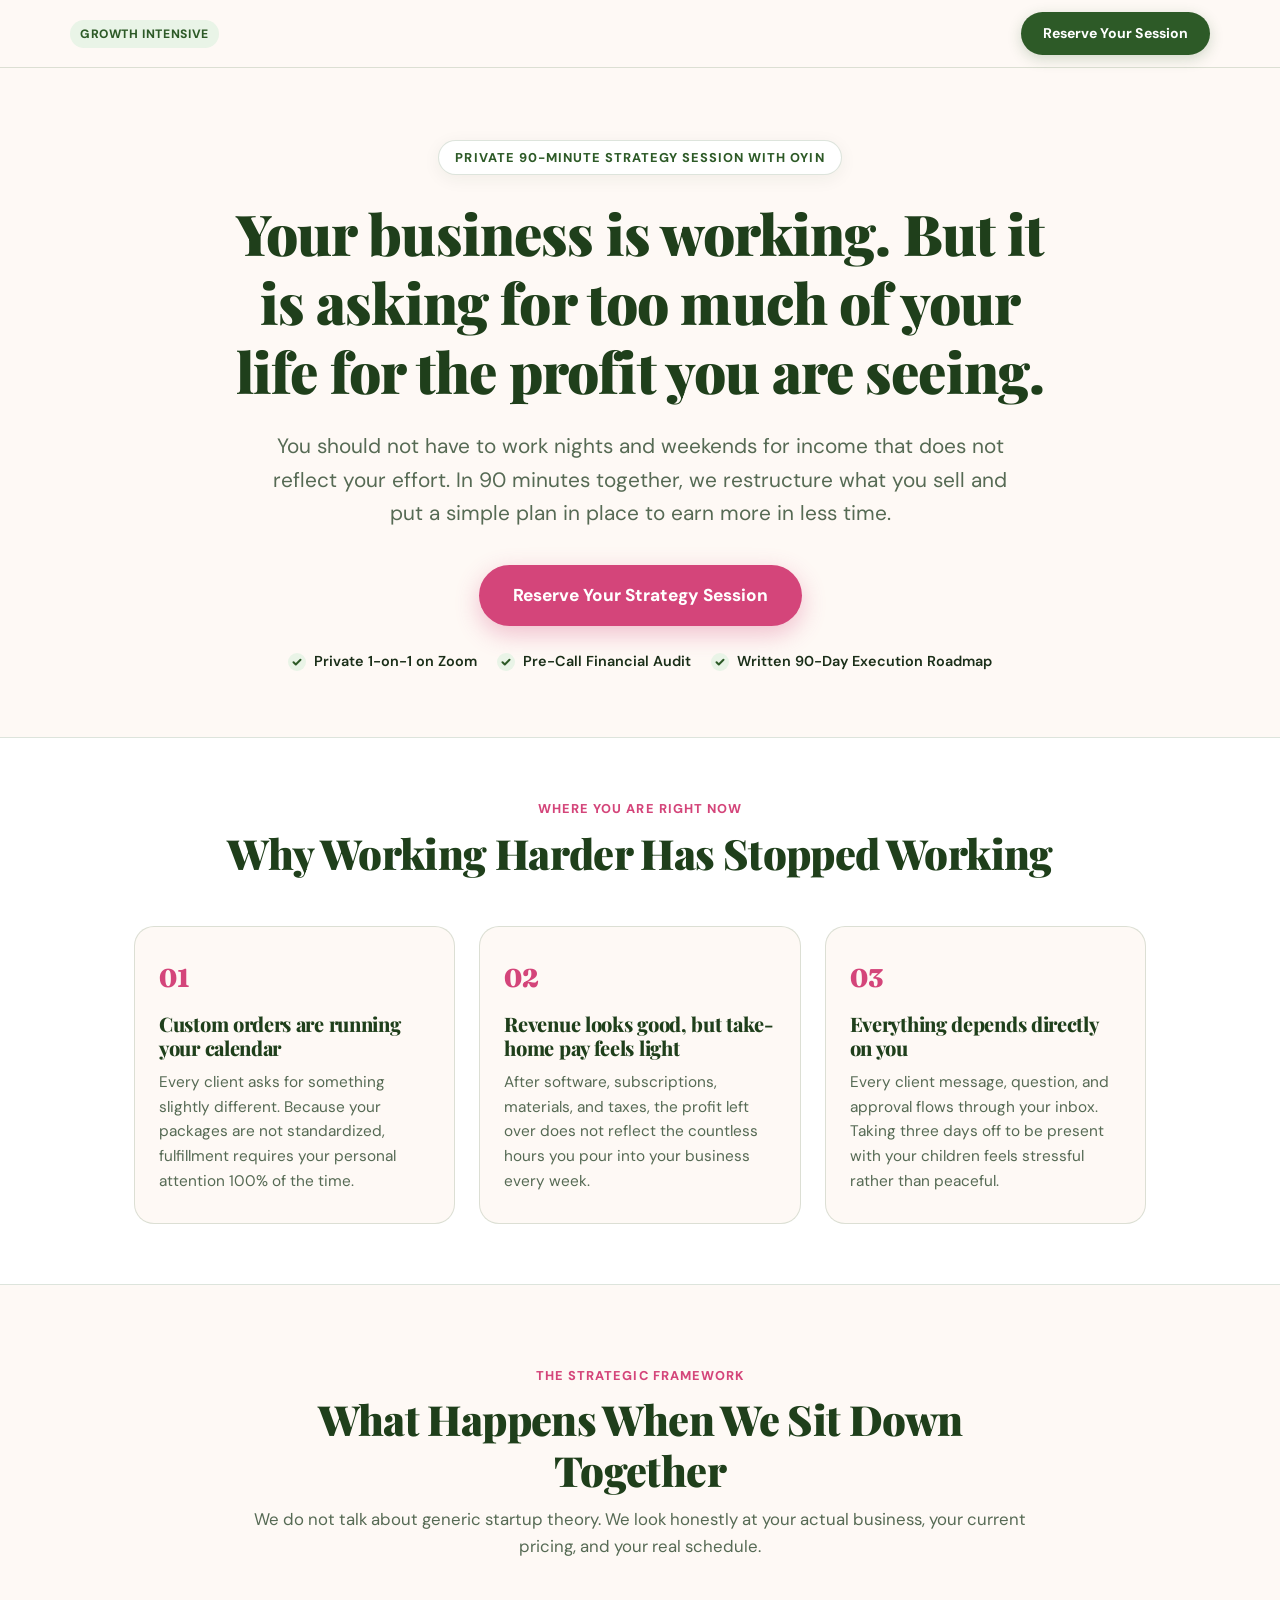
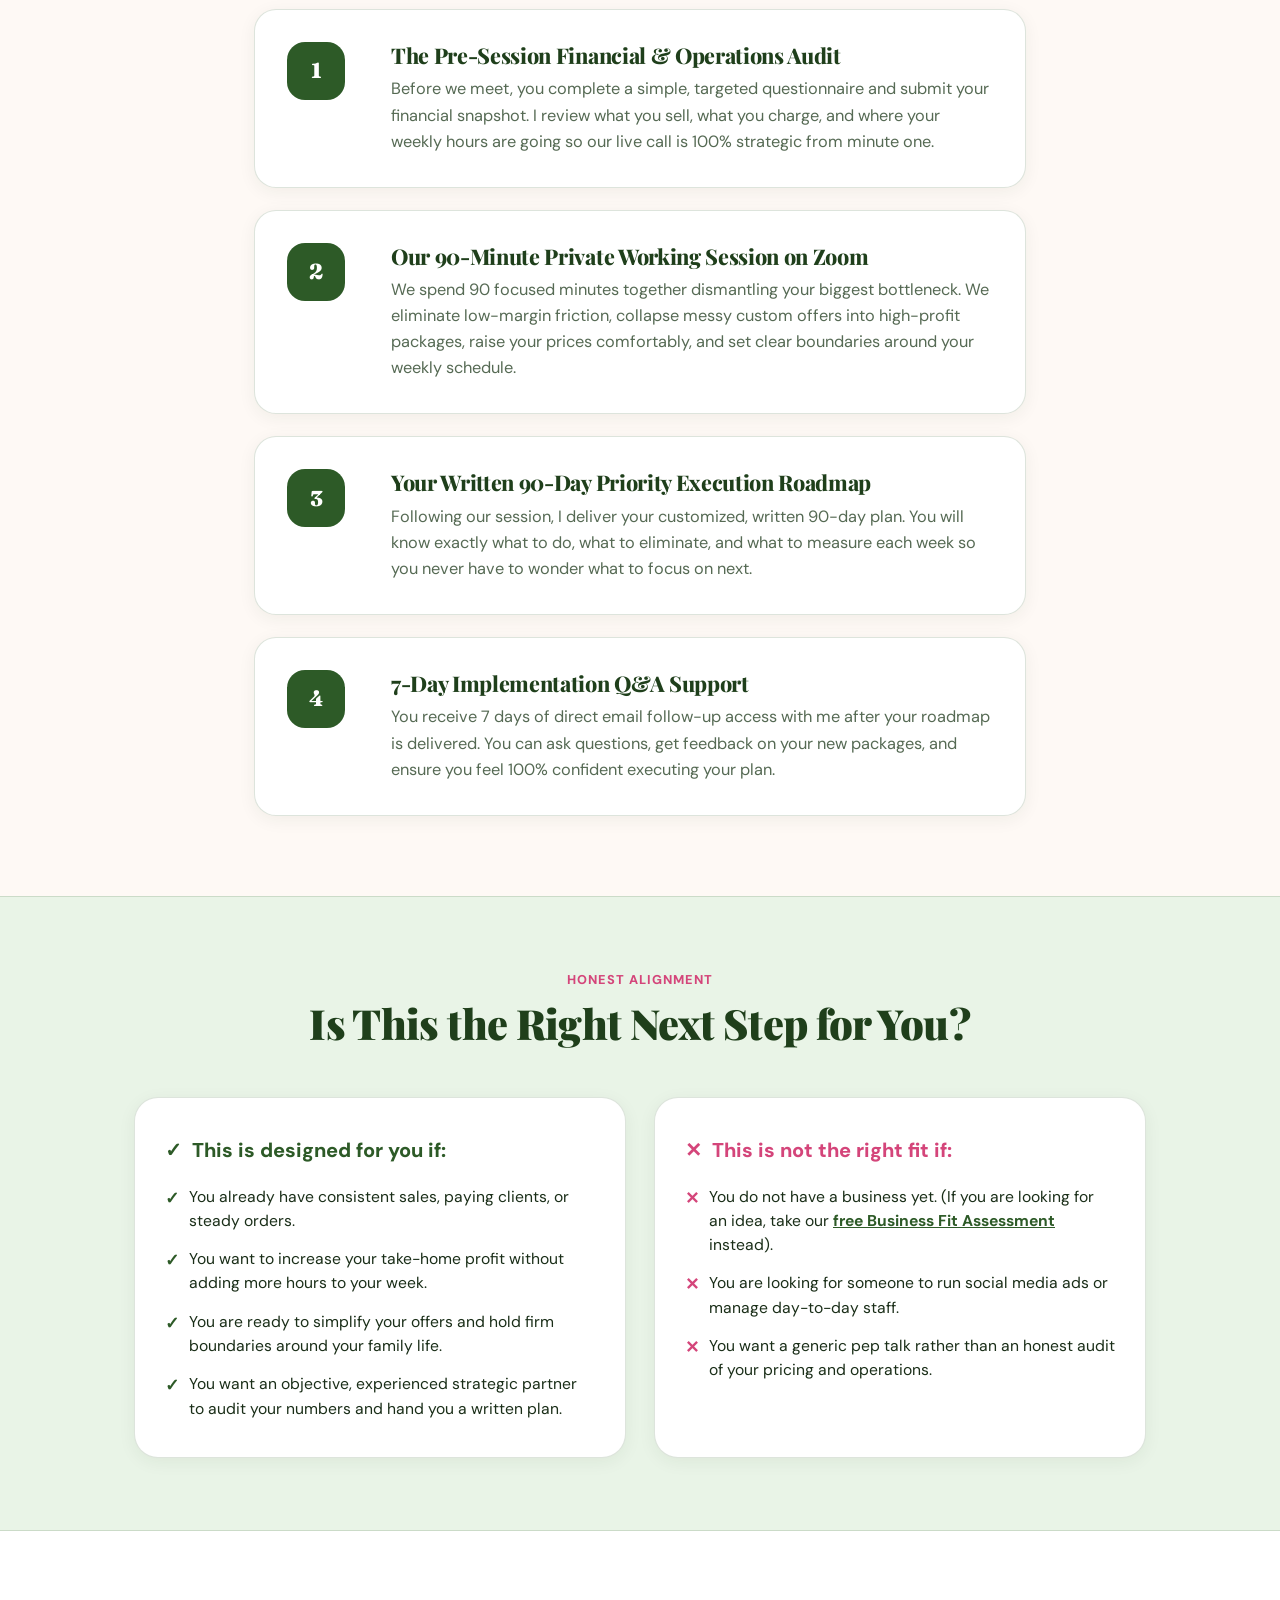
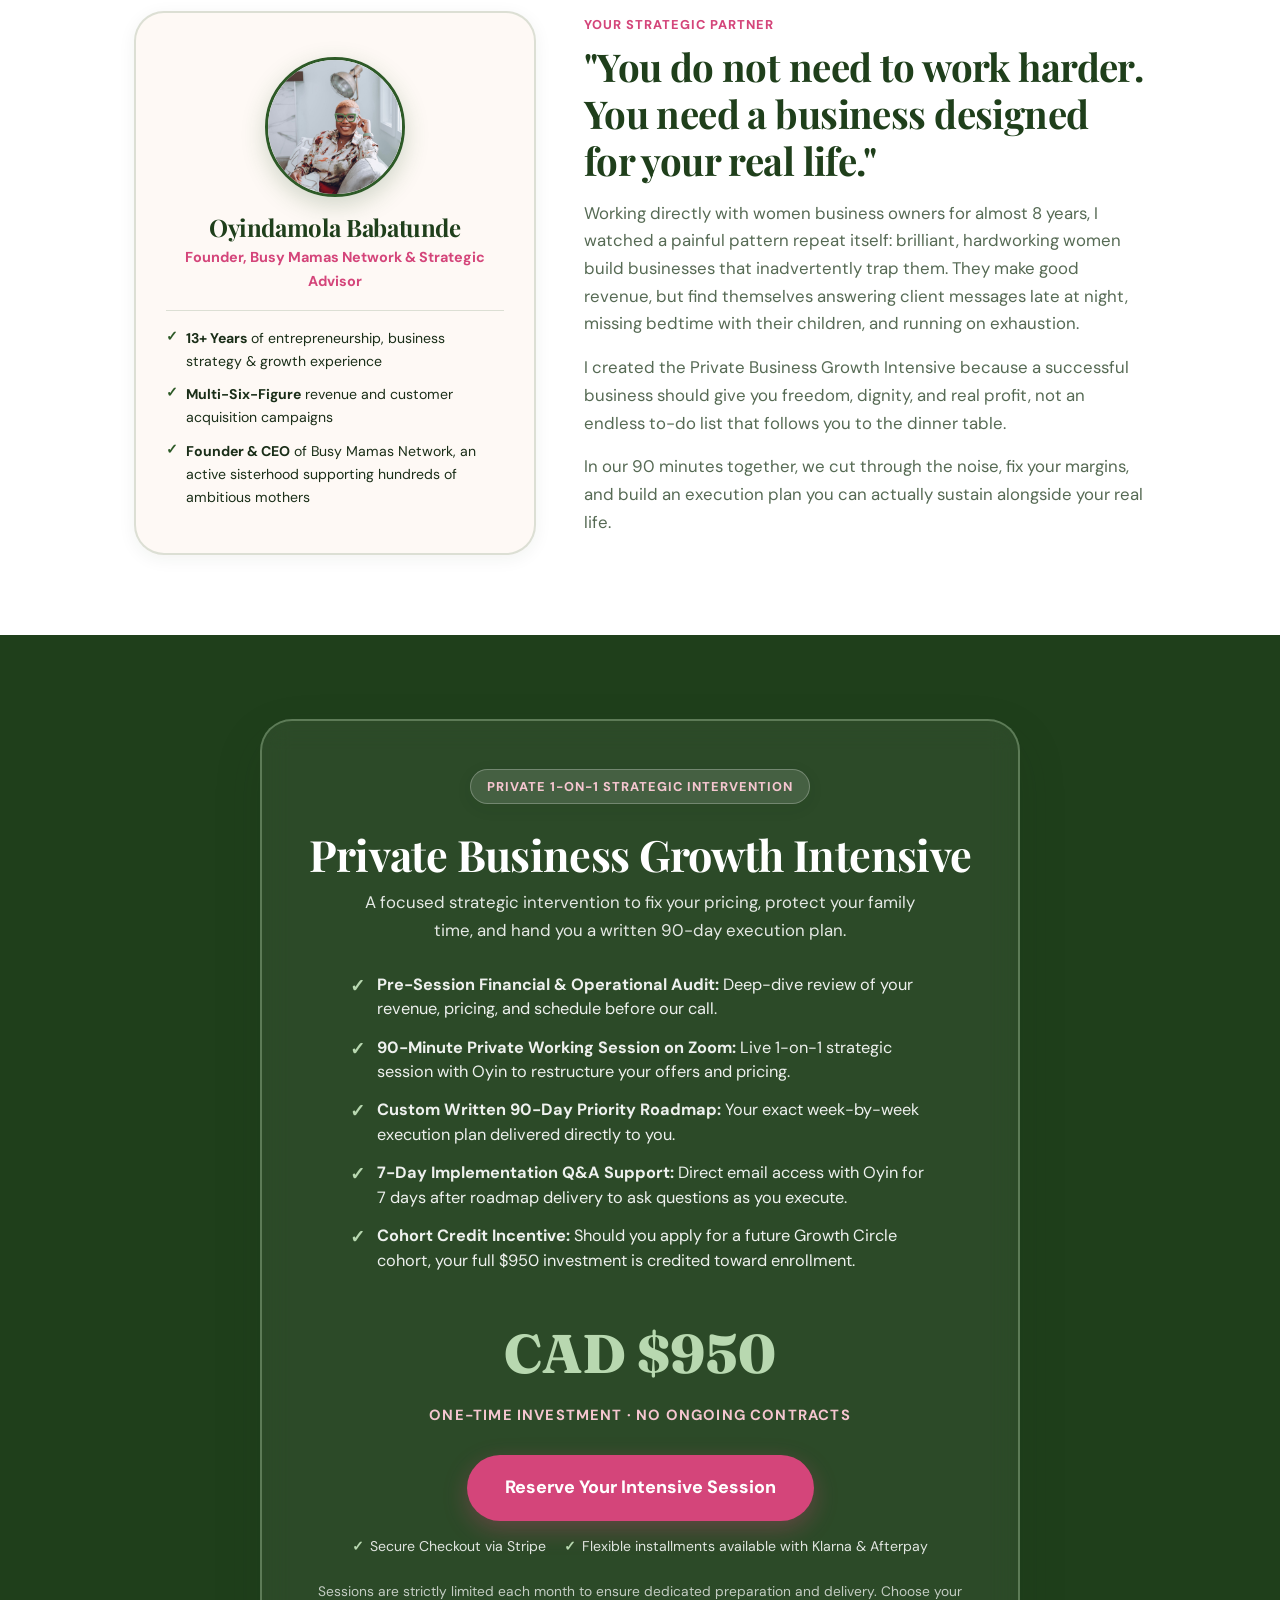
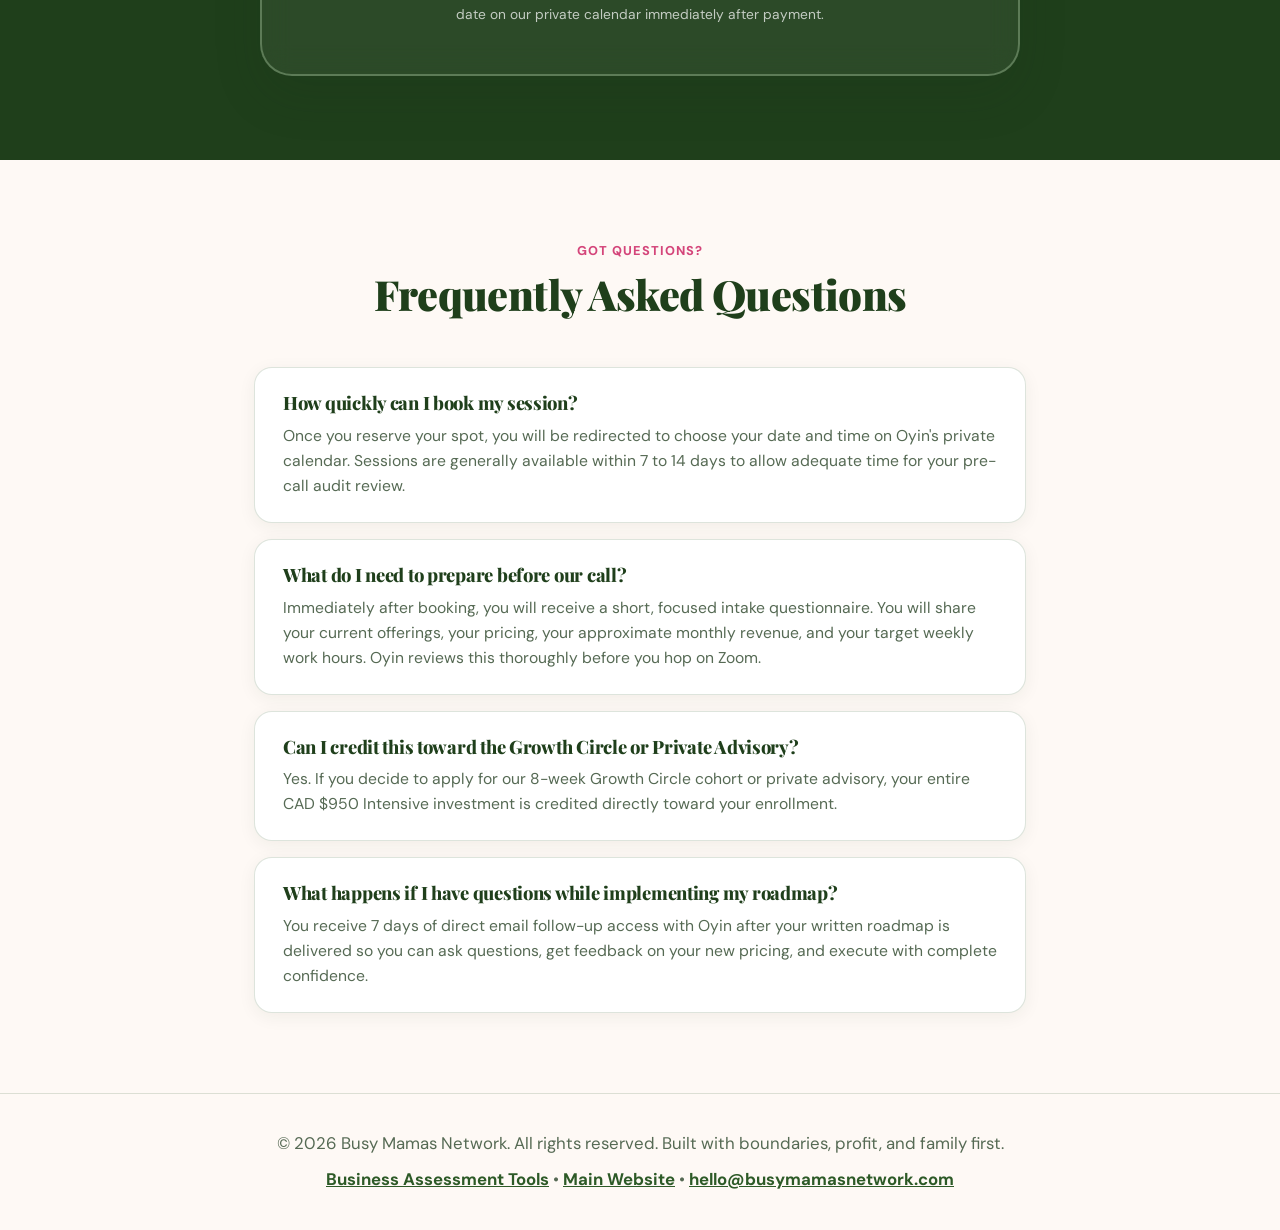
==== commit cfa75a79: "Remove external P31 references from intensive landing page and assessment CTA" ====
--- a/intensive.html
+++ b/intensive.html
@@ -3,7 +3,7 @@
 <head>
   <meta charset="UTF-8" />
   <meta name="viewport" content="width=device-width, initial-scale=1.0" />
-  <title>P31 Business Growth Intensive | Strategy Session with Oyin Babatunde</title>
+  <title>Private Business Growth Intensive | Strategy Session with Oyin Babatunde</title>
   <meta name="description" content="A private 90-minute strategy session with Oyin Babatunde to restructure what you sell, raise your profit margins, and map out your next 90 days." />
   <link rel="preconnect" href="https://fonts.googleapis.com" />
   <link rel="preconnect" href="https://fonts.gstatic.com" crossorigin />
@@ -863,7 +863,7 @@
     <div class="topbar-inner">
       <a href="https://tools.busymamasnetwork.com" class="brand-logo" aria-label="Busy Mamas Network Home">
         <img src="https://www.busymamasnetwork.com/logo_new.png" alt="Busy Mamas" onerror="this.style.display='none';" />
-        <span class="brand-tag">P31 Intensive</span>
+        <span class="brand-tag">Growth Intensive</span>
       </a>
       <a href="#booking" class="topbar-btn">
         Reserve Your Session
@@ -958,7 +958,7 @@
     <section class="section-sequence">
       <div class="container-narrow">
         <div class="section-header">
-          <div class="section-kicker">The P31 Framework</div>
+          <div class="section-kicker">The Strategic Framework</div>
           <h2>What Happens When We Sit Down Together</h2>
           <p style="margin-top: 10px;">
             We do not talk about generic startup theory. We look honestly at your actual business, your current pricing, and your real schedule.
@@ -1103,7 +1103,7 @@
               Working directly with women business owners for almost 8 years, I watched a painful pattern repeat itself: brilliant, hardworking women build businesses that inadvertently trap them. They make good revenue, but find themselves answering client messages late at night, missing bedtime with their children, and running on exhaustion.
             </p>
             <p>
-              I created the P31 Business Growth Intensive because a successful business should give you freedom, dignity, and real profit, not an endless to-do list that follows you to the dinner table.
+              I created the Private Business Growth Intensive because a successful business should give you freedom, dignity, and real profit, not an endless to-do list that follows you to the dinner table.
             </p>
             <p>
               In our 90 minutes together, we cut through the noise, fix your margins, and build an execution plan you can actually sustain alongside your real life.
@@ -1120,7 +1120,7 @@
           <div class="eyebrow-badge" style="background: rgba(255,255,255,0.12); color: var(--blush); border-color: rgba(255,255,255,0.25);">
             Private 1-on-1 Strategic Intervention
           </div>
-          <h2>P31 Business Growth Intensive</h2>
+          <h2>Private Business Growth Intensive</h2>
           <p style="color: rgba(255, 255, 255, 0.88); max-width: 580px; margin: 0 auto 28px; font-size: 1.05rem;">
             A focused strategic intervention to fix your pricing, protect your family time, and hand you a written 90-day execution plan.
           </p>
@@ -1144,7 +1144,7 @@
             </li>
             <li>
               <span class="chk">✓</span>
-              <span><strong>Cohort Credit Incentive:</strong> Should you apply for a future P31 Growth Circle cohort, your full $950 investment is credited toward enrollment.</span>
+              <span><strong>Cohort Credit Incentive:</strong> Should you apply for a future Growth Circle cohort, your full $950 investment is credited toward enrollment.</span>
             </li>
           </ul>
 
@@ -1175,11 +1175,7 @@
           </div>
 
           <p class="checkout-notes" style="margin-top: 22px;">
-            Sessions are strictly limited each month to ensure dedicated preparation and delivery. Choose your date on our calendar immediately after payment.
-          </p>
-
-          <p class="checkout-notes">
-            Sessions are strictly limited each month to ensure dedicated preparation and delivery. Choose your date on our secure calendar.
+            Sessions are strictly limited each month to ensure dedicated preparation and delivery. Choose your date on our private calendar immediately after payment.
           </p>
         </div>
       </div>
@@ -1209,9 +1205,9 @@
           </div>
 
           <div class="faq-card">
-            <h3>Can I credit this toward the P31 Growth Circle or Private Advisory?</h3>
+            <h3>Can I credit this toward the Growth Circle or Private Advisory?</h3>
             <p>
-              Yes. If you decide to apply for our 8-week P31 Growth Circle cohort or private advisory, your entire CAD $950 Intensive investment is credited directly toward your enrollment.
+              Yes. If you decide to apply for our 8-week Growth Circle cohort or private advisory, your entire CAD $950 Intensive investment is credited directly toward your enrollment.
             </p>
           </div>
 
@@ -1233,7 +1229,7 @@
         &copy; 2026 Busy Mamas Network. All rights reserved. Built with boundaries, profit, and family first.
       </p>
       <p>
-        <a href="https://tools.busymamasnetwork.com">Free Business Assessments</a> &bull;
+        <a href="https://tools.busymamasnetwork.com">Business Assessment Tools</a> &bull;
         <a href="https://www.busymamasnetwork.com">Main Website</a> &bull;
         <a href="mailto:hello@busymamasnetwork.com">hello@busymamasnetwork.com</a>
       </p>
